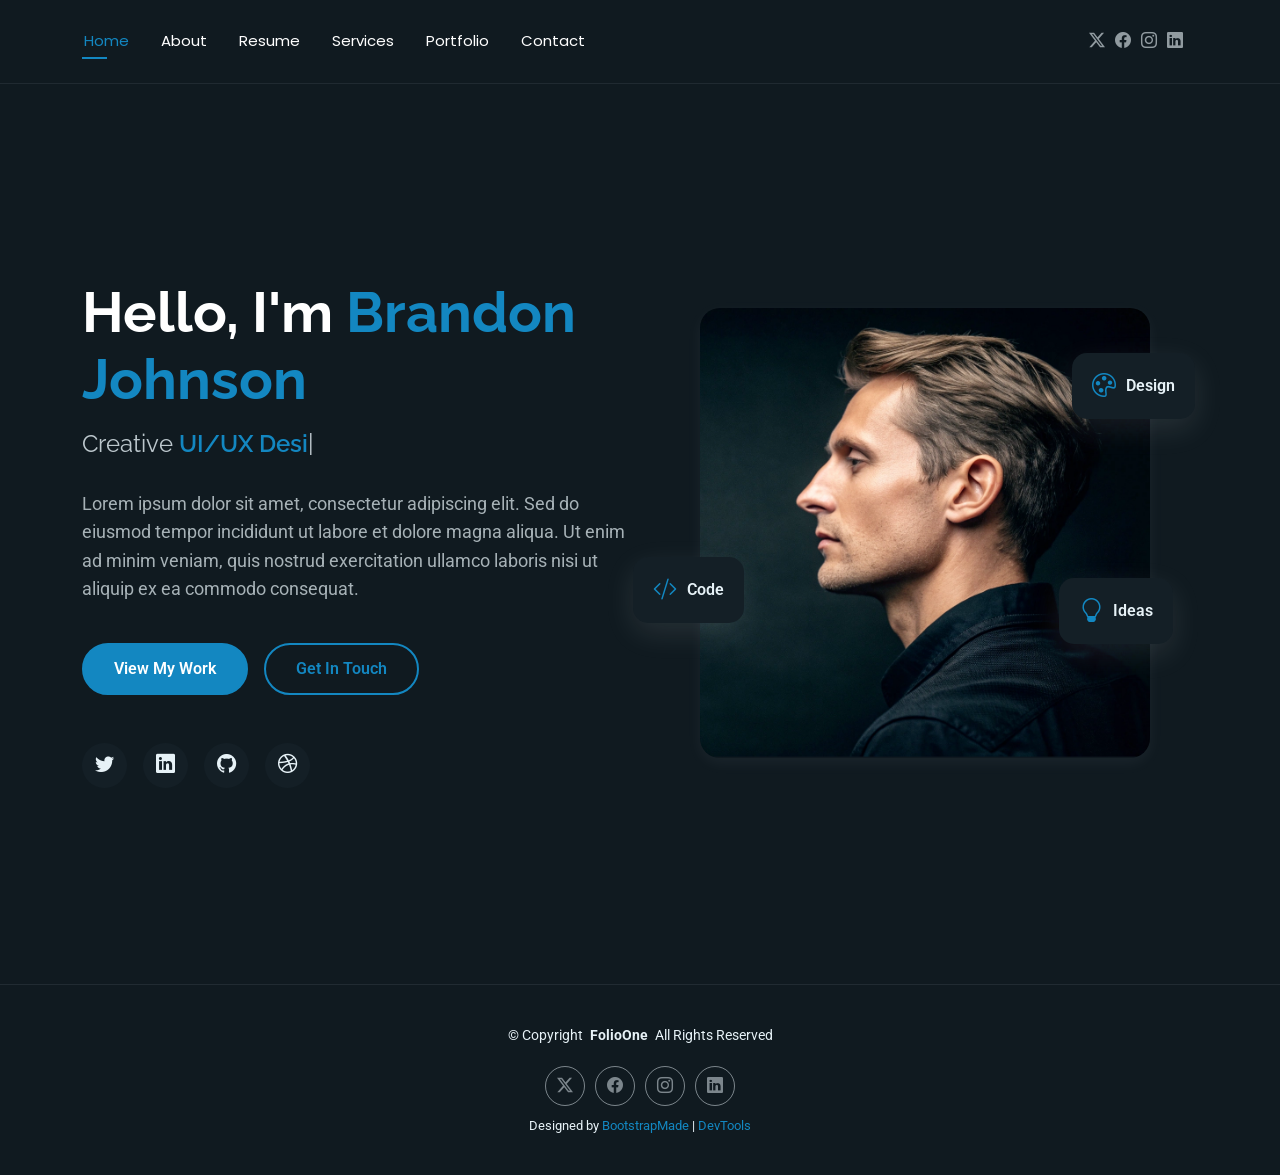
==== index.html @ 86794834 "1" ====
<!DOCTYPE html>
<html lang="en">

<head>
  <meta charset="utf-8">
  <meta content="width=device-width, initial-scale=1.0" name="viewport">
  <title>Index - FolioOne Bootstrap Template</title>
  <meta name="description" content="">
  <meta name="keywords" content="">

  <!-- Favicons -->
  <link href="assets/img/favicon.png" rel="icon">
  <link href="assets/img/apple-touch-icon.png" rel="apple-touch-icon">

  <!-- Fonts -->
  <link href="https://fonts.googleapis.com" rel="preconnect">
  <link href="https://fonts.gstatic.com" rel="preconnect" crossorigin>
  <link href="https://fonts.googleapis.com/css2?family=Roboto:ital,wght@0,100;0,300;0,400;0,500;0,700;0,900;1,100;1,300;1,400;1,500;1,700;1,900&family=Poppins:ital,wght@0,100;0,200;0,300;0,400;0,500;0,600;0,700;0,800;0,900;1,100;1,200;1,300;1,400;1,500;1,600;1,700;1,800;1,900&family=Raleway:ital,wght@0,100;0,200;0,300;0,400;0,500;0,600;0,700;0,800;0,900;1,100;1,200;1,300;1,400;1,500;1,600;1,700;1,800;1,900&display=swap" rel="stylesheet">

  <!-- Vendor CSS Files -->
  <link href="assets/vendor/bootstrap/css/bootstrap.min.css" rel="stylesheet">
  <link href="assets/vendor/bootstrap-icons/bootstrap-icons.css" rel="stylesheet">
  <link href="assets/vendor/aos/aos.css" rel="stylesheet">
  <link href="assets/vendor/swiper/swiper-bundle.min.css" rel="stylesheet">
  <link href="assets/vendor/glightbox/css/glightbox.min.css" rel="stylesheet">

  <!-- Main CSS File -->
  <link href="assets/css/main.css" rel="stylesheet">

  <!-- =======================================================
  * Template Name: FolioOne
  * Template URL: https://bootstrapmade.com/folioone-bootstrap-portfolio-website-template/
  * Updated: Aug 23 2025 with Bootstrap v5.3.7
  * Author: BootstrapMade.com
  * License: https://bootstrapmade.com/license/
  ======================================================== -->
</head>

<body class="index-page">

  <header id="header" class="header d-flex align-items-center light-background sticky-top">
    <div class="container position-relative d-flex align-items-center justify-content-between">

      <!-- <a href="index.html" class="logo d-flex align-items-center me-auto me-xl-0">
      <img src="assets/img/logo.webp" alt="">
      <h1 class="sitename">FolioOne</h1> 
    </a> -->

      <nav id="navmenu" class="navmenu">
        <ul>
          <li><a href="index.html" class="active">Home</a></li>
          <li><a href="about.html">About</a></li>
          <li><a href="resume.html">Resume</a></li>
          <li><a href="services.html">Services</a></li>
          <li><a href="portfolio.html">Portfolio</a></li>
          <li><a href="contact.html">Contact</a></li>
        </ul>
        <i class="mobile-nav-toggle d-xl-none bi bi-list"></i>
      </nav>

      <div class="header-social-links">
        <a href="#" class="twitter"><i class="bi bi-twitter-x"></i></a>
        <a href="#" class="facebook"><i class="bi bi-facebook"></i></a>
        <a href="#" class="instagram"><i class="bi bi-instagram"></i></a>
        <a href="#" class="linkedin"><i class="bi bi-linkedin"></i></a>
      </div>

    </div>
  </header>

  <main class="main">

    <!-- Hero Section -->
    <section id="hero" class="hero section">

      <div class="container" data-aos="fade-up" data-aos-delay="100">

        <div class="row gy-4 align-items-center">
          <div class="col-lg-6 order-2 order-lg-1">
            <div class="hero-content">
              <h1 data-aos="fade-up" data-aos-delay="200">Hello, I'm <span class="highlight">Brandon Johnson</span></h1>
              <h2 data-aos="fade-up" data-aos-delay="300">Creative <span class="typed" data-typed-items="UI/UX Designer, Web Developer, Digital Artist, Brand Strategist"></span></h2>
              <p data-aos="fade-up" data-aos-delay="400">Lorem ipsum dolor sit amet, consectetur adipiscing elit. Sed do eiusmod tempor incididunt ut labore et dolore magna aliqua. Ut enim ad minim veniam, quis nostrud exercitation ullamco laboris nisi ut aliquip ex ea commodo consequat.</p>
              <div class="hero-actions" data-aos="fade-up" data-aos-delay="500">
                <a href="portfolio.html" class="btn btn-primary">View My Work</a>
                <a href="contact.html" class="btn btn-outline">Get In Touch</a>
              </div>
              <div class="social-links" data-aos="fade-up" data-aos-delay="600">
                <a href="#"><i class="bi bi-twitter"></i></a>
                <a href="#"><i class="bi bi-linkedin"></i></a>
                <a href="#"><i class="bi bi-github"></i></a>
                <a href="#"><i class="bi bi-dribbble"></i></a>
              </div>
            </div>
          </div>
          <div class="col-lg-6 order-1 order-lg-2">
            <div class="hero-image" data-aos="zoom-in" data-aos-delay="300">
              <div class="image-wrapper">
                <img src="assets/img/profile/profile-square-11.webp" alt="Sarah Mitchell" class="img-fluid">
                <div class="floating-elements">
                  <div class="floating-card design" data-aos="fade-left" data-aos-delay="700">
                    <i class="bi bi-palette"></i>
                    <span>Design</span>
                  </div>
                  <div class="floating-card code" data-aos="fade-right" data-aos-delay="800">
                    <i class="bi bi-code-slash"></i>
                    <span>Code</span>
                  </div>
                  <div class="floating-card creativity" data-aos="fade-up" data-aos-delay="900">
                    <i class="bi bi-lightbulb"></i>
                    <span>Ideas</span>
                  </div>
                </div>
              </div>
            </div>
          </div>
        </div>

      </div>

    </section><!-- /Hero Section -->

  </main>

  <footer id="footer" class="footer">

    <div class="container">
      <div class="copyright text-center ">
        <p>© <span>Copyright</span> <strong class="px-1 sitename">FolioOne</strong> <span>All Rights Reserved<br></span></p>
      </div>
      <div class="social-links d-flex justify-content-center">
        <a href=""><i class="bi bi-twitter-x"></i></a>
        <a href=""><i class="bi bi-facebook"></i></a>
        <a href=""><i class="bi bi-instagram"></i></a>
        <a href=""><i class="bi bi-linkedin"></i></a>
      </div>
      <div class="credits">
        <!-- All the links in the footer should remain intact. -->
        <!-- You can delete the links only if you've purchased the pro version. -->
        <!-- Licensing information: https://bootstrapmade.com/license/ -->
        <!-- Purchase the pro version with working PHP/AJAX contact form: [buy-url] -->
        Designed by <a href="https://bootstrapmade.com/">BootstrapMade</a> | <a href="https://bootstrapmade.com/tools/">DevTools</a>
      </div>
    </div>

  </footer>

  <!-- Scroll Top -->
  <a href="#" id="scroll-top" class="scroll-top d-flex align-items-center justify-content-center"><i class="bi bi-arrow-up-short"></i></a>

  <!-- Preloader -->
  <div id="preloader"></div>

  <!-- Vendor JS Files -->
  <script src="assets/vendor/bootstrap/js/bootstrap.bundle.min.js"></script>
  <script src="assets/vendor/php-email-form/validate.js"></script>
  <script src="assets/vendor/aos/aos.js"></script>
  <script src="assets/vendor/typed.js/typed.umd.js"></script>
  <script src="assets/vendor/waypoints/noframework.waypoints.js"></script>
  <script src="assets/vendor/purecounter/purecounter_vanilla.js"></script>
  <script src="assets/vendor/swiper/swiper-bundle.min.js"></script>
  <script src="assets/vendor/imagesloaded/imagesloaded.pkgd.min.js"></script>
  <script src="assets/vendor/isotope-layout/isotope.pkgd.min.js"></script>
  <script src="assets/vendor/glightbox/js/glightbox.min.js"></script>

  <!-- Main JS File -->
  <script src="assets/js/main.js"></script>

</body>

</html>
---- assets/css/main.css ----
/**
* Template Name: FolioOne
* Template URL: https://bootstrapmade.com/folioone-bootstrap-portfolio-website-template/
* Updated: Aug 23 2025 with Bootstrap v5.3.7
* Author: BootstrapMade.com
* License: https://bootstrapmade.com/license/
*/

/*--------------------------------------------------------------
# Font & Color Variables
# Help: https://bootstrapmade.com/color-system/
--------------------------------------------------------------*/
/* Fonts */
:root {
  --default-font: "Roboto",  system-ui, -apple-system, "Segoe UI", Roboto, "Helvetica Neue", Arial, "Noto Sans", "Liberation Sans", sans-serif, "Apple Color Emoji", "Segoe UI Emoji", "Segoe UI Symbol", "Noto Color Emoji";
  --heading-font: "Raleway",  sans-serif;
  --nav-font: "Poppins",  sans-serif;
}

/* Global Colors - The following color variables are used throughout the website. Updating them here will change the color scheme of the entire website */
:root { 
  --background-color: #101a20; /* Background color for the entire website, including individual sections */
  --default-color: #e7f2f7; /* Default color used for the majority of the text content across the entire website */
  --heading-color: #ffffff; /* Color for headings, subheadings and title throughout the website */
  --accent-color: #1387c1; /* Accent color that represents your brand on the website. It's used for buttons, links, and other elements that need to stand out */
  --surface-color: #141f26; /* The surface color is used as a background of boxed elements within sections, such as cards, icon boxes, or other elements that require a visual separation from the global background. */
  --contrast-color: #ffffff; /* Contrast color for text, ensuring readability against backgrounds of accent, heading, or default colors. */
}

/* Nav Menu Colors - The following color variables are used specifically for the navigation menu. They are separate from the global colors to allow for more customization options */
:root {
  --nav-color: #ffffff;  /* The default color of the main navmenu links */
  --nav-hover-color: #1387c1; /* Applied to main navmenu links when they are hovered over or active */
  --nav-mobile-background-color: #213642; /* Used as the background color for mobile navigation menu */
  --nav-dropdown-background-color: #051117; /* Used as the background color for dropdown items that appear when hovering over primary navigation items */
  --nav-dropdown-color: #e7f2f7; /* Used for navigation links of the dropdown items in the navigation menu. */
  --nav-dropdown-hover-color: #1387c1; /* Similar to --nav-hover-color, this color is applied to dropdown navigation links when they are hovered over. */
}

/* Color Presets - These classes override global colors when applied to any section or element, providing reuse of the sam color scheme. */

.light-background {
  --background-color: #142027;
  --surface-color: #325264;
}

.dark-background {
  --background-color: #0b1419;
  --default-color: #ffffff;
  --heading-color: #ffffff;
  --surface-color: #252525;
  --contrast-color: #ffffff;
}

/* Smooth scroll */
:root {
  scroll-behavior: smooth;
}

/*--------------------------------------------------------------
# General Styling & Shared Classes
--------------------------------------------------------------*/
body {
  color: var(--default-color);
  background-color: var(--background-color);
  font-family: var(--default-font);
}

a {
  color: var(--accent-color);
  text-decoration: none;
  transition: 0.3s;
}

a:hover {
  color: color-mix(in srgb, var(--accent-color), transparent 25%);
  text-decoration: none;
}

h1,
h2,
h3,
h4,
h5,
h6 {
  color: var(--heading-color);
  font-family: var(--heading-font);
}

/* PHP Email Form Messages
------------------------------*/
.php-email-form .error-message {
  display: none;
  background: #df1529;
  color: #ffffff;
  text-align: left;
  padding: 15px;
  margin-bottom: 24px;
  font-weight: 600;
}

.php-email-form .sent-message {
  display: none;
  color: #ffffff;
  background: #059652;
  text-align: center;
  padding: 15px;
  margin-bottom: 24px;
  font-weight: 600;
}

.php-email-form .loading {
  display: none;
  background: var(--surface-color);
  text-align: center;
  padding: 15px;
  margin-bottom: 24px;
}

.php-email-form .loading:before {
  content: "";
  display: inline-block;
  border-radius: 50%;
  width: 24px;
  height: 24px;
  margin: 0 10px -6px 0;
  border: 3px solid var(--accent-color);
  border-top-color: var(--surface-color);
  animation: php-email-form-loading 1s linear infinite;
}

@keyframes php-email-form-loading {
  0% {
    transform: rotate(0deg);
  }

  100% {
    transform: rotate(360deg);
  }
}

/*--------------------------------------------------------------
# Global Header
--------------------------------------------------------------*/
.header {
  --background-color: rgba(255, 255, 255, 0);
  color: var(--default-color);
  background-color: var(--background-color);
  padding: 15px 0;
  transition: all 0.5s;
  z-index: 997;
  border-bottom: 1px solid color-mix(in srgb, var(--default-color), transparent 92%);
}

.header .logo {
  line-height: 1;
}

.header .logo img {
  max-height: 36px;
  margin-right: 8px;
}

.header .logo h1 {
  font-size: 32px;
  margin: 0;
  font-weight: 400;
  color: var(--heading-color);
}

.header .header-social-links {
  padding-right: 15px;
}

.header .header-social-links a {
  color: color-mix(in srgb, var(--default-color), transparent 40%);
  padding-left: 6px;
  display: inline-block;
  transition: 0.3s;
  font-size: 16px;
}

.header .header-social-links a:hover {
  color: var(--default-color);
}

.header .header-social-links a i {
  line-height: 0px;
}

@media (max-width: 1200px) {
  .header .logo {
    order: 1;
  }

  .header .header-social-links {
    order: 2;
  }

  .header .navmenu {
    order: 3;
  }
}

/* Global Header on Scroll
------------------------------*/
.scrolled .header {
  --background-color: rgba(16, 26, 32, 0.9);
}

/*--------------------------------------------------------------
# Navigation Menu
--------------------------------------------------------------*/
/* Desktop Navigation */
@media (min-width: 1200px) {
  .navmenu {
    padding: 0;
  }

  .navmenu ul {
    margin: 0;
    padding: 0;
    display: flex;
    list-style: none;
    align-items: center;
  }

  .navmenu li {
    position: relative;
  }

  .navmenu>ul>li {
    white-space: nowrap;
    padding: 15px 28px 15px 0;
  }

  .navmenu>ul>li:last-child {
    padding-right: 0;
  }

  .navmenu a,
  .navmenu a:focus {
    color: var(--nav-color);
    font-size: 15px;
    padding: 0 2px;
    font-family: var(--nav-font);
    font-weight: 400;
    display: flex;
    align-items: center;
    justify-content: space-between;
    white-space: nowrap;
    transition: 0.3s;
    position: relative;
  }

  .navmenu a i,
  .navmenu a:focus i {
    font-size: 12px;
    line-height: 0;
    margin-left: 5px;
    transition: 0.3s;
  }

  .navmenu>ul>li>a:before {
    content: "";
    position: absolute;
    height: 2px;
    bottom: -6px;
    left: 0;
    background-color: var(--nav-hover-color);
    visibility: hidden;
    width: 0px;
    transition: all 0.3s ease-in-out 0s;
  }

  .navmenu a:hover:before,
  .navmenu li:hover>a:before,
  .navmenu .active:before {
    visibility: visible;
    width: 25px;
  }

  .navmenu li:hover>a,
  .navmenu .active,
  .navmenu .active:focus {
    color: var(--nav-hover-color);
  }

  .navmenu .dropdown ul {
    margin: 0;
    padding: 10px 0;
    background: var(--nav-dropdown-background-color);
    display: block;
    position: absolute;
    visibility: hidden;
    left: -5px;
    top: 130%;
    opacity: 0;
    transition: 0.3s;
    border-radius: 4px;
    z-index: 99;
    box-shadow: 0px 0px 30px rgba(0, 0, 0, 0.1);
  }

  .navmenu .dropdown ul li {
    min-width: 200px;
  }

  .navmenu .dropdown ul a {
    padding: 10px 20px;
    font-size: 15px;
    text-transform: none;
    color: var(--nav-dropdown-color);
  }

  .navmenu .dropdown ul a i {
    font-size: 12px;
  }

  .navmenu .dropdown ul a:hover,
  .navmenu .dropdown ul .active:hover,
  .navmenu .dropdown ul li:hover>a {
    color: var(--nav-dropdown-hover-color);
  }

  .navmenu .dropdown:hover>ul {
    opacity: 1;
    top: 100%;
    visibility: visible;
  }

  .navmenu .dropdown .dropdown ul {
    top: 0;
    left: -90%;
    visibility: hidden;
  }

  .navmenu .dropdown .dropdown:hover>ul {
    opacity: 1;
    top: 0;
    left: -100%;
    visibility: visible;
  }
}

/* Mobile Navigation */
@media (max-width: 1199px) {
  .mobile-nav-toggle {
    color: var(--nav-color);
    font-size: 28px;
    line-height: 0;
    margin-right: 10px;
    cursor: pointer;
    transition: color 0.3s;
  }

  .navmenu {
    padding: 0;
    z-index: 9997;
  }

  .navmenu ul {
    display: none;
    list-style: none;
    position: absolute;
    inset: 60px 20px 20px 20px;
    padding: 10px 0;
    margin: 0;
    border-radius: 6px;
    background-color: var(--nav-mobile-background-color);
    border: 1px solid color-mix(in srgb, var(--default-color), transparent 90%);
    box-shadow: none;
    overflow-y: auto;
    transition: 0.3s;
    z-index: 9998;
  }

  .navmenu a,
  .navmenu a:focus {
    color: var(--nav-dropdown-color);
    padding: 10px 20px;
    font-family: var(--nav-font);
    font-size: 17px;
    font-weight: 500;
    display: flex;
    align-items: center;
    justify-content: space-between;
    white-space: nowrap;
    transition: 0.3s;
  }

  .navmenu a i,
  .navmenu a:focus i {
    font-size: 12px;
    line-height: 0;
    margin-left: 5px;
    width: 30px;
    height: 30px;
    display: flex;
    align-items: center;
    justify-content: center;
    border-radius: 50%;
    transition: 0.3s;
    background-color: color-mix(in srgb, var(--accent-color), transparent 90%);
  }

  .navmenu a i:hover,
  .navmenu a:focus i:hover {
    background-color: var(--accent-color);
    color: var(--contrast-color);
  }

  .navmenu a:hover,
  .navmenu .active,
  .navmenu .active:focus {
    color: var(--nav-dropdown-hover-color);
  }

  .navmenu .active i,
  .navmenu .active:focus i {
    background-color: var(--accent-color);
    color: var(--contrast-color);
    transform: rotate(180deg);
  }

  .navmenu .dropdown ul {
    position: static;
    display: none;
    z-index: 99;
    padding: 10px 0;
    margin: 10px 20px;
    background-color: var(--nav-dropdown-background-color);
    transition: all 0.5s ease-in-out;
  }

  .navmenu .dropdown ul ul {
    background-color: rgba(33, 37, 41, 0.1);
  }

  .navmenu .dropdown>.dropdown-active {
    display: block;
    background-color: rgba(33, 37, 41, 0.03);
  }

  .mobile-nav-active {
    overflow: hidden;
  }

  .mobile-nav-active .mobile-nav-toggle {
    color: #fff;
    position: absolute;
    font-size: 32px;
    top: 15px;
    right: 15px;
    margin-right: 0;
    z-index: 9999;
  }

  .mobile-nav-active .navmenu {
    position: fixed;
    overflow: hidden;
    inset: 0;
    background: rgba(33, 37, 41, 0.8);
    transition: 0.3s;
  }

  .mobile-nav-active .navmenu>ul {
    display: block;
  }
}

/*--------------------------------------------------------------
# Global Footer
--------------------------------------------------------------*/
.footer {
  color: var(--default-color);
  background-color: var(--background-color);
  font-size: 14px;
  padding: 40px 0;
  position: relative;
  border-top: 1px solid color-mix(in srgb, var(--default-color), transparent 92%);
}

.footer .copyright p {
  margin-bottom: 0;
}

.footer .social-links {
  margin-top: 20px;
}

.footer .social-links a {
  display: flex;
  align-items: center;
  justify-content: center;
  width: 40px;
  height: 40px;
  border-radius: 50%;
  border: 1px solid color-mix(in srgb, var(--default-color), transparent 50%);
  font-size: 16px;
  color: color-mix(in srgb, var(--default-color), transparent 50%);
  margin: 0 5px;
  transition: 0.3s;
}

.footer .social-links a:hover {
  color: var(--accent-color);
  border-color: var(--accent-color);
}

.footer .credits {
  margin-top: 10px;
  font-size: 13px;
  text-align: center;
}

/*--------------------------------------------------------------
# Preloader
--------------------------------------------------------------*/
#preloader {
  position: fixed;
  inset: 0;
  z-index: 9999;
  overflow: hidden;
  background-color: var(--background-color);
  transition: all 0.6s ease-out;
  width: 100%;
  height: 100vh;
}

#preloader:before,
#preloader:after {
  content: "";
  position: absolute;
  border: 4px solid var(--accent-color);
  border-radius: 50%;
  animation: animate-preloader 2s cubic-bezier(0, 0.2, 0.8, 1) infinite;
}

#preloader:after {
  animation-delay: -0.5s;
}

@keyframes animate-preloader {
  0% {
    width: 10px;
    height: 10px;
    top: calc(50% - 5px);
    left: calc(50% - 5px);
    opacity: 1;
  }

  100% {
    width: 72px;
    height: 72px;
    top: calc(50% - 36px);
    left: calc(50% - 36px);
    opacity: 0;
  }
}

/*--------------------------------------------------------------
# Scroll Top Button
--------------------------------------------------------------*/
.scroll-top {
  position: fixed;
  visibility: hidden;
  opacity: 0;
  right: 15px;
  bottom: -15px;
  z-index: 99999;
  background-color: var(--accent-color);
  width: 44px;
  height: 44px;
  border-radius: 50px;
  transition: all 0.4s;
}

.scroll-top i {
  font-size: 24px;
  color: var(--contrast-color);
  line-height: 0;
}

.scroll-top:hover {
  background-color: color-mix(in srgb, var(--accent-color), transparent 20%);
  color: var(--contrast-color);
}

.scroll-top.active {
  visibility: visible;
  opacity: 1;
  bottom: 15px;
}

/*--------------------------------------------------------------
# Disable aos animation delay on mobile devices
--------------------------------------------------------------*/
@media screen and (max-width: 768px) {
  [data-aos-delay] {
    transition-delay: 0 !important;
  }
}

/*--------------------------------------------------------------
# Global Page Titles & Breadcrumbs
--------------------------------------------------------------*/
.page-title {
  color: var(--default-color);
  background-color: var(--background-color);
  position: relative;
}

.page-title .heading {
  padding: 80px 0;
  border-top: 1px solid color-mix(in srgb, var(--default-color), transparent 90%);
}

.page-title .heading h1 {
  font-size: 38px;
  font-weight: 700;
}

.page-title nav {
  background-color: color-mix(in srgb, var(--default-color), transparent 96%);
  padding: 20px 0;
}

.page-title nav ol {
  display: flex;
  flex-wrap: wrap;
  list-style: none;
  padding: 0;
  margin: 0;
  font-size: 16px;
  font-weight: 400;
}

.page-title nav ol li+li {
  padding-left: 10px;
}

.page-title nav ol li+li::before {
  content: "/";
  display: inline-block;
  padding-right: 10px;
  color: color-mix(in srgb, var(--default-color), transparent 70%);
}

/*--------------------------------------------------------------
# Global Sections
--------------------------------------------------------------*/
section,
.section {
  color: var(--default-color);
  background-color: var(--background-color);
  padding: 60px 0;
  scroll-margin-top: 100px;
  overflow: clip;
}

@media (max-width: 1199px) {

  section,
  .section {
    scroll-margin-top: 66px;
  }
}

/*--------------------------------------------------------------
# Global Section Titles
--------------------------------------------------------------*/
.section-title {
  text-align: center;
  padding-bottom: 60px;
  position: relative;
}

.section-title h2 {
  font-size: 3.5rem;
  font-weight: 400;
  line-height: 1.2;
  color: var(--heading-color);
  margin-bottom: 1.5rem;
  letter-spacing: -1px;
}

@media (max-width: 768px) {
  .section-title h2 {
    font-size: 2.5rem;
  }
}

.section-title p {
  font-size: 1.125rem;
  line-height: 1.8;
  color: color-mix(in srgb, var(--default-color), transparent 25%);
  max-width: 900px;
  margin: 0 auto;
  text-wrap: balance;
}

/*--------------------------------------------------------------
# Hero Section
--------------------------------------------------------------*/
.hero {
  padding: 80px 0;
  min-height: 100vh;
  display: flex;
  align-items: center;
}

.hero .hero-content h1 {
  font-size: 3.5rem;
  font-weight: 700;
  margin-bottom: 1rem;
  line-height: 1.2;
}

.hero .hero-content h1 .highlight {
  color: var(--accent-color);
  position: relative;
}

.hero .hero-content h1 .highlight::after {
  content: "";
  position: absolute;
  bottom: 0;
  left: 0;
  width: 100%;
  height: 3px;
  background: linear-gradient(90deg, var(--accent-color), color-mix(in srgb, var(--accent-color), transparent 50%));
  border-radius: 2px;
}

@media (max-width: 768px) {
  .hero .hero-content h1 {
    font-size: 2.5rem;
  }
}

.hero .hero-content h2 {
  font-size: 1.5rem;
  font-weight: 400;
  margin-bottom: 2rem;
  color: color-mix(in srgb, var(--default-color), transparent 20%);
}

.hero .hero-content h2 .typed {
  color: var(--accent-color);
  font-weight: 600;
}

@media (max-width: 768px) {
  .hero .hero-content h2 {
    font-size: 1.25rem;
  }
}

.hero .hero-content p {
  font-size: 1.1rem;
  line-height: 1.6;
  margin-bottom: 2.5rem;
  color: color-mix(in srgb, var(--default-color), transparent 30%);
}

.hero .hero-actions {
  display: flex;
  gap: 1rem;
  margin-bottom: 3rem;
}

.hero .hero-actions .btn {
  padding: 12px 30px;
  border-radius: 50px;
  font-weight: 600;
  text-decoration: none;
  transition: all 0.3s ease;
  border: 2px solid;
}

.hero .hero-actions .btn.btn-primary {
  background: var(--accent-color);
  color: var(--contrast-color);
  border-color: var(--accent-color);
}

.hero .hero-actions .btn.btn-primary:hover {
  background: color-mix(in srgb, var(--accent-color), black 15%);
  border-color: color-mix(in srgb, var(--accent-color), black 15%);
  transform: translateY(-2px);
}

.hero .hero-actions .btn.btn-outline {
  background: transparent;
  color: var(--accent-color);
  border-color: var(--accent-color);
}

.hero .hero-actions .btn.btn-outline:hover {
  transform: translateY(-2px);
}

@media (max-width: 576px) {
  .hero .hero-actions {
    flex-direction: column;
  }

  .hero .hero-actions .btn {
    text-align: center;
  }
}

.hero .social-links {
  display: flex;
  gap: 1rem;
}

.hero .social-links a {
  width: 45px;
  height: 45px;
  background: var(--surface-color);
  border-radius: 50%;
  display: flex;
  align-items: center;
  justify-content: center;
  color: var(--default-color);
  font-size: 1.2rem;
  transition: all 0.3s ease;
}

.hero .social-links a:hover {
  background: var(--accent-color);
  color: var(--contrast-color);
  transform: translateY(-3px);
  box-shadow: 0 8px 25px color-mix(in srgb, var(--accent-color), transparent 70%);
}

.hero .hero-image {
  position: relative;
}

.hero .hero-image .image-wrapper {
  position: relative;
  max-width: 450px;
  margin: 0 auto;
}

.hero .hero-image .image-wrapper img {
  border-radius: 20px;
  box-shadow: 0 5px 15px color-mix(in srgb, var(--default-color), transparent 95%);
  transition: transform 0.3s ease;
}

.hero .hero-image .image-wrapper img:hover {
  transform: scale(1.02);
}

.hero .hero-image .floating-elements {
  position: absolute;
  top: 0;
  left: 0;
  right: 0;
  bottom: 0;
  pointer-events: none;
}

.hero .hero-image .floating-elements .floating-card {
  position: absolute;
  background: var(--surface-color);
  padding: 15px 20px;
  border-radius: 15px;
  box-shadow: 0 10px 30px color-mix(in srgb, var(--default-color), transparent 90%);
  display: flex;
  align-items: center;
  gap: 10px;
  font-weight: 600;
  animation: float 3s ease-in-out infinite;
}

.hero .hero-image .floating-elements .floating-card i {
  font-size: 1.5rem;
  color: var(--accent-color);
}

.hero .hero-image .floating-elements .floating-card.design {
  top: 10%;
  right: -10%;
  animation-delay: 0s;
}

.hero .hero-image .floating-elements .floating-card.code {
  bottom: 30%;
  left: -15%;
  animation-delay: 1s;
}

.hero .hero-image .floating-elements .floating-card.creativity {
  top: 60%;
  right: -5%;
  animation-delay: 2s;
}

@media (max-width: 992px) {
  .hero .hero-image .floating-elements .floating-card {
    display: none;
  }
}

@keyframes float {

  0%,
  100% {
    transform: translateY(0px);
  }

  50% {
    transform: translateY(-10px);
  }
}

@media (max-width: 992px) {
  .hero .hero-content {
    text-align: center;
    margin-bottom: 3rem;
  }
}

/*--------------------------------------------------------------
# About Section
--------------------------------------------------------------*/
.about .intro-content .eyebrow {
  display: inline-block;
  letter-spacing: 0.12em;
  text-transform: uppercase;
  font-size: 12px;
  color: color-mix(in srgb, var(--default-color), transparent 40%);
  margin-bottom: 16px;
}

.about .intro-content .headline {
  font-family: var(--heading-font);
  font-weight: 300;
  line-height: 1.2;
  font-size: clamp(28px, 4vw, 44px);
  margin: 0 0 24px 0;
}

.about .intro-content .lead {
  font-size: 18px;
  line-height: 1.8;
  color: color-mix(in srgb, var(--default-color), transparent 10%);
  margin-bottom: 24px;
}

.about .intro-content p {
  line-height: 1.8;
  margin-bottom: 24px;
  color: color-mix(in srgb, var(--default-color), transparent 5%);
}

.about .intro-content .cta-group {
  display: flex;
  gap: 24px;
  align-items: center;
  margin-top: 24px;
}

.about .intro-content .cta-group .btn-ghost {
  display: inline-flex;
  align-items: center;
  gap: 8px;
  padding: 12px 18px;
  border-radius: 6px;
  color: var(--accent-color);
  background: color-mix(in srgb, var(--accent-color), transparent 92%);
  border: 1px solid color-mix(in srgb, var(--accent-color), transparent 70%);
  transition: 0.3s ease-in-out;
}

.about .intro-content .cta-group .btn-ghost:hover,
.about .intro-content .cta-group .btn-ghost:focus {
  color: var(--contrast-color);
  background: var(--accent-color);
  border-color: var(--accent-color);
  outline: none;
  box-shadow: 0 0 0 3px color-mix(in srgb, var(--accent-color), transparent 70%);
}

.about .intro-content .cta-group .link-underline {
  display: inline-flex;
  align-items: center;
  gap: 8px;
  position: relative;
  color: var(--accent-color);
  padding-bottom: 4px;
  transition: 0.3s ease-in-out;
}

.about .intro-content .cta-group .link-underline::after {
  content: "";
  position: absolute;
  left: 0;
  right: 0;
  bottom: 0;
  height: 1px;
  background: color-mix(in srgb, var(--accent-color), transparent 40%);
  transform: scaleX(0.4);
  transform-origin: left;
  transition: 0.3s ease-in-out;
}

.about .intro-content .cta-group .link-underline:hover,
.about .intro-content .cta-group .link-underline:focus {
  color: color-mix(in srgb, var(--accent-color), transparent 10%);
  outline: none;
}

.about .intro-content .cta-group .link-underline:hover::after,
.about .intro-content .cta-group .link-underline:focus::after {
  transform: scaleX(1);
}

.about .profile-figure {
  margin: 0;
}

.about .profile-figure .profile-photo {
  width: 88%;
  max-width: 440px;
  border-radius: 18px;
  box-shadow: 0 10px 30px color-mix(in srgb, var(--default-color), transparent 92%);
  transform: translateY(0);
  transition: transform 0.3s ease-in-out;
}

.about .profile-figure .profile-caption {
  margin-top: 24px;
  display: flex;
  align-items: center;
  justify-content: center;
}

.about .profile-figure .profile-caption .meta {
  font-size: 14px;
  color: color-mix(in srgb, var(--default-color), transparent 20%);
}

.about .profile-figure .profile-caption .meta .funfact {
  font-size: 13px;
  margin-top: 4px;
  color: color-mix(in srgb, var(--default-color), transparent 35%);
}

.about .profile-figure:hover .profile-photo {
  transform: translateY(-4px);
}

.about .skill-item {
  padding: 24px;
  border-radius: 6px;
  transition: 0.3s ease-in-out;
  background: color-mix(in srgb, var(--surface-color), var(--accent-color) 2%);
  border: 1px solid color-mix(in srgb, var(--default-color), transparent 88%);
  height: 100%;
}

.about .skill-item i {
  font-size: 24px;
  color: var(--accent-color);
  margin-bottom: 16px;
  display: inline-block;
}

.about .skill-item h3 {
  font-size: 16px;
  margin-bottom: 6px;
  font-weight: 500;
}

.about .skill-item p {
  margin: 0;
  font-size: 14px;
  color: color-mix(in srgb, var(--default-color), transparent 25%);
}

.about .skill-item:hover {
  transform: translateY(-3px);
  border-color: color-mix(in srgb, var(--accent-color), transparent 60%);
  box-shadow: 0 10px 30px color-mix(in srgb, var(--default-color), transparent 92%);
}

.about .timeline-item {
  position: relative;
  padding-left: 26px;
}

.about .timeline-item time {
  display: inline-block;
  font-size: 12px;
  letter-spacing: 0.08em;
  text-transform: uppercase;
  color: color-mix(in srgb, var(--default-color), transparent 45%);
  margin-bottom: 6px;
}

.about .timeline-item h4 {
  font-size: 18px;
  font-weight: 400;
  margin: 0 0 6px;
}

.about .timeline-item p {
  font-size: 14px;
  color: color-mix(in srgb, var(--default-color), transparent 25%);
  margin: 0;
}

.about .timeline-item .dot {
  position: absolute;
  left: 0;
  top: 4px;
  width: 10px;
  height: 10px;
  border-radius: 50%;
  background: var(--accent-color);
  box-shadow: 0 0 0 6px color-mix(in srgb, var(--accent-color), transparent 80%);
}

.about .personal-quote {
  padding: 24px 0;
}

.about .personal-quote p {
  font-family: var(--heading-font);
  font-weight: 300;
  font-size: clamp(20px, 3vw, 28px);
  line-height: 1.5;
  color: color-mix(in srgb, var(--default-color), transparent 5%);
  margin: 0 auto;
  max-width: 800px;
}

.about .fact-pill {
  display: flex;
  align-items: center;
  justify-content: center;
  gap: 10px;
  padding: 10px 14px;
  border-radius: 999px;
  border: 1px solid color-mix(in srgb, var(--default-color), transparent 85%);
  background: var(--surface-color);
  color: color-mix(in srgb, var(--default-color), transparent 10%);
  transition: 0.3s ease-in-out;
}

.about .fact-pill i {
  color: var(--accent-color);
}

.about .fact-pill span {
  font-size: 14px;
}

.about .fact-pill:hover {
  transform: translateY(-2px);
  border-color: color-mix(in srgb, var(--accent-color), transparent 60%);
  box-shadow: 0 10px 30px color-mix(in srgb, var(--default-color), transparent 92%);
}

.about .fact-pill:focus-within {
  box-shadow: 0 0 0 3px color-mix(in srgb, var(--accent-color), transparent 70%);
}

@media (max-width: 992px) {
  .about .profile-figure {
    text-align: center !important;
  }

  .about .profile-figure .profile-photo {
    width: 72%;
  }

  .about .intro-content .cta-group {
    flex-wrap: wrap;
  }
}

@media (max-width: 576px) {
  .about .profile-figure .profile-photo {
    width: 100%;
  }
}

/*--------------------------------------------------------------
# Skills Section
--------------------------------------------------------------*/
.skills .skill-box {
  background-color: var(--surface-color);
  padding: 2rem;
  border-radius: 8px;
  box-shadow: 0 0 20px rgba(0, 0, 0, 0.05);
}

.skills .skill-box h3 {
  font-size: 1.2rem;
  margin-bottom: 1rem;
  font-weight: 600;
}

.skills .skill-box p {
  font-size: 0.9rem;
  margin-bottom: 0.8rem;
  opacity: 0.6;
}

.skills .skill-box .progress {
  background-color: color-mix(in srgb, var(--accent-color), transparent 85%);
  border-radius: 50px;
  height: 8px;
  margin-top: 5px;
  overflow: hidden;
}

.skills .skill-box .progress .progress-bar {
  background-color: var(--accent-color);
  height: 100%;
  position: relative;
  border-radius: 50px;
  transition: 0.9s;
  width: 1px;
}

/*--------------------------------------------------------------
# Stats Section
--------------------------------------------------------------*/
.stats .avatars {
  position: relative;
}

.stats .avatars img {
  width: 60px;
  height: 60px;
  border: 3px solid var(--accent-color);
  margin-right: -15px;
  transition: transform 0.3s ease;
}

.stats .avatars img:hover {
  transform: translateY(-5px);
  z-index: 2;
}

.stats .counters h2 {
  color: var(--heading-color);
  font-size: 48px;
  font-weight: 700;
  margin-bottom: 10px;
}

.stats .counters h2 span {
  display: inline-block;
}

.stats .counters p {
  color: var(--default-color);
  font-size: 18px;
  margin: 0;
  opacity: 0.9;
}

@media (max-width: 991px) {
  .stats .row {
    text-align: center;
  }

  .stats .avatars {
    justify-content: center;
    margin-bottom: 40px;
  }

  .stats .counters h2 {
    font-size: 36px;
  }

  .stats .counters p {
    font-size: 16px;
  }

  .stats .counters .col-md-4 {
    margin-bottom: 30px;
  }

  .stats .counters .col-md-4:last-child {
    margin-bottom: 0;
  }
}

@media (max-width: 576px) {
  .stats {
    padding: 60px 0;
  }

  .stats .avatars {
    flex-wrap: wrap;
    justify-content: center;
  }

  .stats .avatars img {
    margin: 0 -8px;
  }
}

/*--------------------------------------------------------------
# Testimonials Section
--------------------------------------------------------------*/
.testimonials .testimonials-carousel,
.testimonials .testimonials-slider {
  overflow: hidden;
}

.testimonials .testimonial-item .testimonial-content {
  border-left: 3px solid var(--accent-color);
  padding-left: 30px;
}

.testimonials .testimonial-item .testimonial-img {
  border-radius: 50%;
  border: 4px solid var(--background-color);
  margin: 0 auto;
}

.testimonials .testimonial-item h3 {
  font-size: 20px;
  font-weight: bold;
  margin: 10px 0 5px 0;
}

.testimonials .testimonial-item h4 {
  font-size: 14px;
  color: color-mix(in srgb, var(--default-color), transparent 40%);
  margin: 0 0 10px 0;
}

.testimonials .testimonial-item .stars i {
  color: #ffc107;
  margin: 0 1px;
}

.testimonials .testimonial-item .quote-icon-left,
.testimonials .testimonial-item .quote-icon-right {
  color: color-mix(in srgb, var(--accent-color), transparent 50%);
  font-size: 26px;
  line-height: 0;
}

.testimonials .testimonial-item .quote-icon-left {
  display: inline-block;
  left: -5px;
  position: relative;
}

.testimonials .testimonial-item .quote-icon-right {
  display: inline-block;
  right: -5px;
  position: relative;
  top: 10px;
  transform: scale(-1, -1);
}

.testimonials .testimonial-item p {
  font-style: italic;
}

.testimonials .swiper-wrapper {
  height: auto;
}

.testimonials .swiper-pagination {
  margin-top: 30px;
  position: relative;
}

.testimonials .swiper-pagination .swiper-pagination-bullet {
  width: 12px;
  height: 12px;
  background-color: color-mix(in srgb, var(--default-color), transparent 85%);
  opacity: 1;
}

.testimonials .swiper-pagination .swiper-pagination-bullet-active {
  background-color: var(--accent-color);
}

/*--------------------------------------------------------------
# Resume Section
--------------------------------------------------------------*/
.resume .resume-item {
  margin-bottom: 3rem;
}

.resume .resume-item .resume-title {
  font-size: 1.75rem;
  font-weight: 700;
  margin-bottom: 1.5rem;
  padding-bottom: 1.5rem;
  position: relative;
  color: var(--heading-color);
}

.resume .resume-item .resume-title::after {
  content: "";
  position: absolute;
  display: block;
  width: 50px;
  height: 3px;
  background: var(--accent-color);
  bottom: 0;
  left: 0;
}

.resume .resume-item .resume-content {
  padding-left: 1.25rem;
  border-left: 2px solid color-mix(in srgb, var(--accent-color), transparent 85%);
}

.resume .resume-item article {
  position: relative;
  margin-bottom: 2.5rem;
}

.resume .resume-item article::before {
  content: "";
  position: absolute;
  width: 16px;
  height: 16px;
  border-radius: 50%;
  left: -1.8rem;
  top: 0.25rem;
  background: var(--background-color);
  border: 2px solid var(--accent-color);
}

.resume .resume-item article h4 {
  font-size: 1.25rem;
  font-weight: 600;
  margin-bottom: 0.5rem;
  color: var(--heading-color);
}

.resume .resume-item article h5 {
  font-size: 1rem;
  background: color-mix(in srgb, var(--accent-color), transparent 92%);
  padding: 0.375rem 0.75rem;
  display: inline-block;
  font-weight: 600;
  margin: 0.5rem 0;
  color: var(--accent-color);
  border-radius: 4px;
}

.resume .resume-item article .institution,
.resume .resume-item article .company {
  font-size: 1rem;
  margin-bottom: 1rem;
  color: color-mix(in srgb, var(--default-color), transparent 25%);
}

.resume .resume-item article p {
  margin-bottom: 1rem;
}

.resume .resume-item article ul {
  padding-left: 1.25rem;
  margin-bottom: 0;
}

.resume .resume-item article ul li {
  padding-bottom: 0.75rem;
  position: relative;
}

.resume .resume-item article ul li:last-child {
  padding-bottom: 0;
}

.resume .skill-item {
  margin-bottom: 2rem;
}

.resume .skill-item h4 {
  font-size: 1rem;
  font-weight: 600;
  margin-bottom: 0.75rem;
  color: var(--heading-color);
}

.resume .skill-item .progress {
  height: 0.75rem;
  background-color: color-mix(in srgb, var(--accent-color), transparent 92%);
  border-radius: 1rem;
  overflow: visible;
}

.resume .skill-item .progress .progress-bar {
  background-color: var(--accent-color);
  position: relative;
  border-radius: 1rem;
  width: 0;
  transition: width 1s ease;
}

.resume .skill-item .progress .progress-bar::after {
  content: attr(aria-valuenow) "%";
  position: absolute;
  right: 0;
  top: -1.75rem;
  font-size: 0.875rem;
  font-weight: 600;
  color: var(--accent-color);
}

@media (max-width: 991.98px) {
  .resume .resume-item {
    margin-bottom: 2rem;
  }
}

@media (max-width: 767.98px) {
  .resume .resume-content {
    padding-left: 1rem !important;
  }

  .resume article::before {
    left: -2rem !important;
  }
}

/*--------------------------------------------------------------
# Services Section
--------------------------------------------------------------*/
.services .service-item {
  display: flex;
  background-color: var(--surface-color);
  border-radius: 12px;
  padding: 2rem;
  height: 100%;
  position: relative;
  overflow: hidden;
  box-shadow: 0 5px 20px rgba(0, 0, 0, 0.03);
  transition: all 0.4s ease;
}

.services .service-item::before {
  content: "";
  position: absolute;
  left: 0;
  top: 0;
  height: 100%;
  width: 4px;
  background-color: var(--accent-color);
  transform: scaleY(0);
  transform-origin: bottom;
  transition: transform 0.4s cubic-bezier(0.65, 0, 0.35, 1);
}

.services .service-item:hover {
  box-shadow: 0 10px 30px rgba(0, 0, 0, 0.08);
  transform: translateY(-5px);
}

.services .service-item:hover::before {
  transform: scaleY(1);
}

.services .service-item:hover .service-icon {
  background-color: var(--accent-color);
  color: var(--contrast-color);
  transform: rotateY(180deg);
}

.services .service-item:hover .service-icon i {
  transform: rotateY(180deg);
}

.services .service-item:hover .service-link i {
  transform: translateX(5px);
}

.services .service-icon {
  flex-shrink: 0;
  width: 70px;
  height: 70px;
  border-radius: 12px;
  background-color: color-mix(in srgb, var(--accent-color), transparent 90%);
  color: var(--accent-color);
  display: flex;
  align-items: center;
  justify-content: center;
  margin-right: 1.5rem;
  transition: all 0.5s ease;
}

.services .service-icon i {
  font-size: 2rem;
  transition: transform 0.5s ease;
}

.services .service-content {
  flex-grow: 1;
}

.services .service-content h3 {
  font-size: 1.4rem;
  margin-bottom: 1rem;
  font-weight: 700;
  color: var(--heading-color);
}

.services .service-content p {
  margin-bottom: 1.25rem;
  color: color-mix(in srgb, var(--default-color), transparent 20%);
}

.services .service-link {
  display: inline-flex;
  align-items: center;
  color: var(--accent-color);
  font-weight: 600;
  text-decoration: none;
  transition: color 0.3s ease;
}

.services .service-link span {
  margin-right: 0.5rem;
}

.services .service-link i {
  transition: transform 0.3s ease;
}

.services .service-link:hover {
  color: color-mix(in srgb, var(--accent-color), transparent 25%);
}

@media (max-width: 767.98px) {
  .services .service-item {
    padding: 1.5rem;
    margin-bottom: 1rem;
  }

  .services .service-icon {
    width: 60px;
    height: 60px;
    margin-right: 1rem;
  }

  .services .service-icon i {
    font-size: 1.5rem;
  }

  .services .service-content h3 {
    font-size: 1.2rem;
    margin-bottom: 0.75rem;
  }

  .services .service-content p {
    margin-bottom: 1rem;
    font-size: 0.95rem;
  }
}

@media (max-width: 575.98px) {
  .services .service-item {
    flex-direction: column;
    text-align: center;
  }

  .services .service-item::before {
    width: 100%;
    height: 4px;
    transform: scaleX(0);
    transform-origin: left;
  }

  .services .service-item:hover::before {
    transform: scaleX(1);
  }

  .services .service-icon {
    margin-right: 0;
    margin-bottom: 1.25rem;
  }

  .services .service-link {
    justify-content: center;
  }
}

/*--------------------------------------------------------------
# Service Details Section
--------------------------------------------------------------*/
.service-details .service-hero {
  margin-bottom: 4rem;
}

.service-details .service-hero .service-meta {
  display: flex;
  align-items: center;
  gap: 1rem;
  margin-bottom: 1.5rem;
}

.service-details .service-hero .service-meta .service-category {
  background: color-mix(in srgb, var(--accent-color), transparent 85%);
  color: var(--accent-color);
  padding: 0.5rem 1rem;
  border-radius: 20px;
  font-size: 0.85rem;
  font-weight: 500;
  letter-spacing: 0.5px;
}

.service-details .service-hero .service-meta .reading-time {
  color: color-mix(in srgb, var(--default-color), transparent 50%);
  font-size: 0.9rem;
  font-weight: 300;
}

.service-details .service-hero h1 {
  font-size: 3.5rem;
  font-weight: 300;
  line-height: 1.2;
  margin-bottom: 1.5rem;
  color: var(--heading-color);
  letter-spacing: -0.02em;
}

.service-details .service-hero .service-description {
  font-size: 1.25rem;
  line-height: 1.7;
  color: color-mix(in srgb, var(--default-color), transparent 25%);
  font-weight: 300;
  margin: 0;
}

.service-details .service-visual {
  margin-bottom: 4rem;
  overflow: hidden;
  border-radius: 4px;
}

.service-details .service-visual img {
  width: 100%;
  height: 400px;
  object-fit: cover;
  transition: transform 0.5s ease;
}

.service-details .service-visual img:hover {
  transform: scale(1.02);
}

.service-details .service-narrative {
  margin-bottom: 5rem;
}

.service-details .service-narrative h3 {
  font-size: 2rem;
  font-weight: 300;
  margin-bottom: 2rem;
  color: var(--heading-color);
  letter-spacing: -0.01em;
}

.service-details .service-narrative p {
  font-size: 1.1rem;
  line-height: 1.8;
  margin-bottom: 2rem;
  color: var(--default-color);
  font-weight: 300;
}

.service-details .benefits-grid {
  display: grid;
  grid-template-columns: repeat(auto-fit, minmax(280px, 1fr));
  gap: 2.5rem;
  margin-top: 3rem;
}

.service-details .benefits-grid .benefit-card {
  text-align: center;
  padding: 0;
}

.service-details .benefits-grid .benefit-card .benefit-icon {
  width: 60px;
  height: 60px;
  background: color-mix(in srgb, var(--accent-color), transparent 90%);
  border-radius: 50%;
  display: flex;
  align-items: center;
  justify-content: center;
  margin: 0 auto 1.5rem;
  transition: all 0.3s ease;
}

.service-details .benefits-grid .benefit-card .benefit-icon i {
  font-size: 1.5rem;
  color: var(--accent-color);
}

.service-details .benefits-grid .benefit-card:hover .benefit-icon {
  background: var(--accent-color);
  transform: translateY(-2px);
}

.service-details .benefits-grid .benefit-card:hover .benefit-icon i {
  color: var(--contrast-color);
}

.service-details .benefits-grid .benefit-card h4 {
  font-size: 1.2rem;
  font-weight: 400;
  margin-bottom: 1rem;
  color: var(--heading-color);
}

.service-details .benefits-grid .benefit-card p {
  font-size: 1rem;
  line-height: 1.6;
  color: color-mix(in srgb, var(--default-color), transparent 30%);
  margin: 0;
}

.service-details .timeline-section {
  margin-bottom: 4rem;
}

.service-details .timeline-section h3 {
  font-size: 2rem;
  font-weight: 300;
  margin-bottom: 3rem;
  color: var(--heading-color);
  letter-spacing: -0.01em;
}

.service-details .timeline-section .timeline {
  position: relative;
}

.service-details .timeline-section .timeline::before {
  content: "";
  position: absolute;
  left: 30px;
  top: 0;
  bottom: 0;
  width: 1px;
  background: color-mix(in srgb, var(--default-color), transparent 85%);
}

.service-details .timeline-section .timeline .timeline-item {
  position: relative;
  padding-left: 80px;
  margin-bottom: 3rem;
}

.service-details .timeline-section .timeline .timeline-item:last-child {
  margin-bottom: 0;
}

.service-details .timeline-section .timeline .timeline-item .timeline-marker {
  position: absolute;
  left: 0;
  top: 0;
  width: 60px;
  height: 60px;
  background: var(--surface-color);
  border: 2px solid color-mix(in srgb, var(--accent-color), transparent 70%);
  border-radius: 50%;
  display: flex;
  align-items: center;
  justify-content: center;
  z-index: 1;
}

.service-details .timeline-section .timeline .timeline-item .timeline-marker span {
  font-size: 1.2rem;
  font-weight: 500;
  color: var(--accent-color);
}

.service-details .timeline-section .timeline .timeline-item .timeline-content h4 {
  font-size: 1.3rem;
  font-weight: 400;
  margin-bottom: 0.75rem;
  color: var(--heading-color);
}

.service-details .timeline-section .timeline .timeline-item .timeline-content p {
  font-size: 1rem;
  line-height: 1.6;
  margin-bottom: 0.5rem;
  color: var(--default-color);
}

.service-details .timeline-section .timeline .timeline-item .timeline-content small {
  color: color-mix(in srgb, var(--default-color), transparent 40%);
  font-size: 0.9rem;
  font-weight: 500;
}

.service-details .service-sidebar {
  padding-left: 2rem;
}

@media (max-width: 992px) {
  .service-details .service-sidebar {
    padding-left: 0;
    margin-top: 4rem;
  }
}

.service-details .overview-card,
.service-details .success-story,
.service-details .consultation-form {
  background: var(--surface-color);
  border-radius: 8px;
  padding: 2.5rem;
  margin-bottom: 2.5rem;
  border: 1px solid color-mix(in srgb, var(--default-color), transparent 93%);
  transition: all 0.3s ease;
}

.service-details .overview-card:hover,
.service-details .success-story:hover,
.service-details .consultation-form:hover {
  border-color: color-mix(in srgb, var(--accent-color), transparent 80%);
}

.service-details .overview-card .overview-header h4 {
  font-size: 1.4rem;
  font-weight: 400;
  margin-bottom: 2rem;
  color: var(--heading-color);
}

.service-details .overview-card .overview-stats {
  display: grid;
  grid-template-columns: repeat(3, 1fr);
  gap: 1.5rem;
  margin-bottom: 2rem;
}

.service-details .overview-card .overview-stats .stat-item {
  text-align: center;
}

.service-details .overview-card .overview-stats .stat-item .stat-number {
  font-size: 2rem;
  font-weight: 300;
  color: var(--accent-color);
  line-height: 1;
  margin-bottom: 0.5rem;
}

.service-details .overview-card .overview-stats .stat-item .stat-label {
  font-size: 0.85rem;
  color: color-mix(in srgb, var(--default-color), transparent 40%);
  font-weight: 500;
  text-transform: uppercase;
  letter-spacing: 0.5px;
}

.service-details .overview-card .overview-details {
  border-top: 1px solid color-mix(in srgb, var(--default-color), transparent 90%);
  padding-top: 1.5rem;
}

.service-details .overview-card .overview-details .detail-row {
  display: flex;
  justify-content: space-between;
  align-items: center;
  margin-bottom: 1rem;
}

.service-details .overview-card .overview-details .detail-row:last-child {
  margin-bottom: 0;
}

.service-details .overview-card .overview-details .detail-row .detail-label {
  font-size: 0.95rem;
  color: color-mix(in srgb, var(--default-color), transparent 30%);
  font-weight: 400;
}

.service-details .overview-card .overview-details .detail-row .detail-value {
  font-size: 0.95rem;
  color: var(--heading-color);
  font-weight: 500;
}

.service-details .success-story .story-quote p {
  font-size: 1.1rem;
  line-height: 1.7;
  color: color-mix(in srgb, var(--default-color), transparent 20%);
  font-style: italic;
  margin-bottom: 2rem;
}

.service-details .success-story .story-author {
  display: flex;
  align-items: center;
  gap: 1rem;
  margin-bottom: 1.5rem;
}

.service-details .success-story .story-author .author-avatar {
  width: 50px;
  height: 50px;
  border-radius: 50%;
  object-fit: cover;
}

.service-details .success-story .story-author .author-details h5 {
  font-size: 1rem;
  font-weight: 500;
  margin-bottom: 0.25rem;
  color: var(--heading-color);
}

.service-details .success-story .story-author .author-details span {
  display: block;
  font-size: 0.9rem;
  color: color-mix(in srgb, var(--default-color), transparent 40%);
  margin-bottom: 0.25rem;
}

.service-details .success-story .story-author .author-details small {
  font-size: 0.8rem;
  color: color-mix(in srgb, var(--default-color), transparent 50%);
}

.service-details .success-story .story-metrics {
  display: grid;
  grid-template-columns: repeat(2, 1fr);
  gap: 1rem;
  padding-top: 1.5rem;
  border-top: 1px solid color-mix(in srgb, var(--default-color), transparent 90%);
}

.service-details .success-story .story-metrics .metric {
  text-align: center;
}

.service-details .success-story .story-metrics .metric .metric-value {
  font-size: 1.5rem;
  font-weight: 500;
  color: var(--accent-color);
  display: block;
  margin-bottom: 0.25rem;
}

.service-details .success-story .story-metrics .metric .metric-label {
  font-size: 0.8rem;
  color: color-mix(in srgb, var(--default-color), transparent 40%);
  text-transform: uppercase;
  letter-spacing: 0.5px;
}

.service-details .consultation-form .form-header {
  margin-bottom: 2rem;
}

.service-details .consultation-form .form-header h4 {
  font-size: 1.4rem;
  font-weight: 400;
  margin-bottom: 0.75rem;
  color: var(--heading-color);
}

.service-details .consultation-form .form-header p {
  font-size: 0.95rem;
  line-height: 1.6;
  color: color-mix(in srgb, var(--default-color), transparent 30%);
  margin: 0;
}

.service-details .consultation-form .form-group {
  margin-bottom: 1.5rem;
}

.service-details .consultation-form .form-input {
  width: 100%;
  padding: 1rem;
  border: 1px solid color-mix(in srgb, var(--default-color), transparent 85%);
  border-radius: 4px;
  font-size: 0.95rem;
  transition: all 0.3s ease;
  background: transparent;
}

.service-details .consultation-form .form-input:focus {
  outline: none;
  border-color: var(--accent-color);
  box-shadow: 0 0 0 3px color-mix(in srgb, var(--accent-color), transparent 90%);
}

.service-details .consultation-form input[type=text],
.service-details .consultation-form input[type=email],
.service-details .consultation-form input[type=tel],
.service-details .consultation-form select,
.service-details .consultation-form textarea {
  color: var(--default-color);
  background-color: var(--surface-color);
  font-size: 14px;
  border-color: color-mix(in srgb, var(--default-color), transparent 80%);
}

.service-details .consultation-form input[type=text]:focus,
.service-details .consultation-form input[type=email]:focus,
.service-details .consultation-form input[type=tel]:focus,
.service-details .consultation-form select:focus,
.service-details .consultation-form textarea:focus {
  border-color: var(--accent-color);
}

.service-details .consultation-form input[type=text]::placeholder,
.service-details .consultation-form input[type=email]::placeholder,
.service-details .consultation-form input[type=tel]::placeholder,
.service-details .consultation-form select::placeholder,
.service-details .consultation-form textarea::placeholder {
  color: color-mix(in srgb, var(--default-color), transparent 70%);
}

.service-details .consultation-form .btn-consultation {
  background: var(--accent-color);
  color: var(--contrast-color);
  border: none;
  padding: 1rem 2rem;
  border-radius: 4px;
  font-size: 0.95rem;
  font-weight: 500;
  width: 100%;
  display: flex;
  align-items: center;
  justify-content: center;
  gap: 0.5rem;
  transition: all 0.3s ease;
  text-transform: none;
}

.service-details .consultation-form .btn-consultation:hover {
  background: color-mix(in srgb, var(--accent-color), transparent 10%);
  transform: translateY(-1px);
}

.service-details .consultation-form .btn-consultation i {
  font-size: 0.9rem;
}

@media (max-width: 768px) {
  .service-details .service-hero h1 {
    font-size: 2.5rem;
  }

  .service-details .service-hero .service-description {
    font-size: 1.1rem;
  }

  .service-details .service-visual img {
    height: 250px;
  }

  .service-details .benefits-grid {
    grid-template-columns: 1fr;
    gap: 2rem;
  }

  .service-details .timeline-section .timeline::before {
    left: 20px;
  }

  .service-details .timeline-section .timeline .timeline-item {
    padding-left: 60px;
  }

  .service-details .timeline-section .timeline .timeline-item .timeline-marker {
    width: 40px;
    height: 40px;
  }

  .service-details .timeline-section .timeline .timeline-item .timeline-marker span {
    font-size: 1rem;
  }

  .service-details .overview-card .overview-stats {
    grid-template-columns: 1fr;
    gap: 1rem;
  }
}

/*--------------------------------------------------------------
# Portfolio Section
--------------------------------------------------------------*/
.portfolio .portfolio-filters {
  display: flex;
  justify-content: center;
  flex-wrap: wrap;
  gap: 10px;
  margin-bottom: 30px;
  padding: 0;
  list-style: none;
}

.portfolio .portfolio-filters li {
  padding: 8px 20px;
  font-size: 0.95rem;
  font-weight: 500;
  border-radius: 30px;
  cursor: pointer;
  transition: all 0.3s ease;
  background-color: color-mix(in srgb, var(--accent-color), transparent 90%);
  color: var(--accent-color);
}

.portfolio .portfolio-filters li:hover {
  background-color: color-mix(in srgb, var(--accent-color), transparent 80%);
}

.portfolio .portfolio-filters li.filter-active {
  background-color: var(--accent-color);
  color: var(--contrast-color);
}

.portfolio .portfolio-card {
  background-color: var(--surface-color);
  border-radius: 10px;
  overflow: hidden;
  box-shadow: 0 5px 15px rgba(0, 0, 0, 0.05);
  margin-bottom: 30px;
  transition: all 0.3s ease;
}

.portfolio .portfolio-card:hover {
  transform: translateY(-10px);
  box-shadow: 0 10px 30px rgba(0, 0, 0, 0.1);
}

.portfolio .portfolio-card:hover .portfolio-img .portfolio-overlay {
  opacity: 1;
}

.portfolio .portfolio-card:hover .portfolio-img img {
  transform: scale(1.1);
}

.portfolio .portfolio-card .portfolio-img {
  position: relative;
  overflow: hidden;
}

.portfolio .portfolio-card .portfolio-img img {
  width: 100%;
  height: auto;
  transition: transform 0.5s ease;
}

.portfolio .portfolio-card .portfolio-img .portfolio-overlay {
  position: absolute;
  top: 0;
  left: 0;
  width: 100%;
  height: 100%;
  background: rgba(0, 0, 0, 0.6);
  display: flex;
  align-items: center;
  justify-content: center;
  gap: 15px;
  opacity: 0;
  transition: all 0.3s ease;
}

.portfolio .portfolio-card .portfolio-img .portfolio-overlay a {
  width: 45px;
  height: 45px;
  background-color: var(--accent-color);
  color: var(--contrast-color);
  border-radius: 50%;
  display: flex;
  align-items: center;
  justify-content: center;
  font-size: 1.2rem;
  transition: all 0.3s ease;
}

.portfolio .portfolio-card .portfolio-img .portfolio-overlay a:hover {
  background-color: color-mix(in srgb, var(--accent-color), #fff 20%);
  transform: translateY(-5px);
}

.portfolio .portfolio-card .portfolio-info {
  padding: 20px;
}

.portfolio .portfolio-card .portfolio-info h4 {
  font-size: 1.2rem;
  font-weight: 700;
  margin-bottom: 5px;
  color: var(--heading-color);
}

.portfolio .portfolio-card .portfolio-info p {
  font-size: 0.9rem;
  color: var(--default-color);
  margin-bottom: 10px;
}

.portfolio .portfolio-card .portfolio-info .portfolio-tags {
  display: flex;
  flex-wrap: wrap;
  gap: 8px;
}

.portfolio .portfolio-card .portfolio-info .portfolio-tags span {
  font-size: 0.8rem;
  padding: 4px 12px;
  border-radius: 20px;
  background-color: color-mix(in srgb, var(--accent-color), transparent 90%);
  color: var(--accent-color);
}

.portfolio .btn-primary {
  background-color: var(--accent-color);
  border-color: var(--accent-color);
  color: var(--contrast-color);
  padding: 12px 30px;
  font-weight: 600;
  border-radius: 5px;
  transition: all 0.3s ease;
}

.portfolio .btn-primary:hover {
  background-color: color-mix(in srgb, var(--accent-color), #000 10%);
  border-color: color-mix(in srgb, var(--accent-color), #000 10%);
  transform: translateY(-3px);
  box-shadow: 0 5px 15px rgba(0, 0, 0, 0.1);
}

/*--------------------------------------------------------------
# Portfolio Details Section
--------------------------------------------------------------*/
.portfolio-details {
  --section-spacing: 2.5rem;
}

.portfolio-details .portfolio-details-media {
  position: relative;
}

.portfolio-details .portfolio-details-media .main-image {
  margin-bottom: 1rem;
  border-radius: 20px;
  overflow: hidden;
  box-shadow: 0 10px 30px rgba(0, 0, 0, 0.08);
}

.portfolio-details .portfolio-details-media .main-image .portfolio-details-slider {
  position: relative;
}

.portfolio-details .portfolio-details-media .main-image .portfolio-details-slider .swiper-wrapper {
  height: auto !important;
}

.portfolio-details .portfolio-details-media .main-image .portfolio-details-slider .swiper-slide img {
  aspect-ratio: 3/2;
  object-fit: cover;
  width: 100%;
}

.portfolio-details .portfolio-details-media .main-image .portfolio-details-slider .swiper-button-next,
.portfolio-details .portfolio-details-media .main-image .portfolio-details-slider .swiper-button-prev {
  background-color: var(--contrast-color);
  width: 40px;
  height: 40px;
  border-radius: 50%;
  transition: all 0.3s ease;
}

.portfolio-details .portfolio-details-media .main-image .portfolio-details-slider .swiper-button-next:after,
.portfolio-details .portfolio-details-media .main-image .portfolio-details-slider .swiper-button-prev:after {
  font-size: 16px;
  color: var(--accent-color);
  font-weight: bold;
}

.portfolio-details .portfolio-details-media .main-image .portfolio-details-slider .swiper-button-next:hover,
.portfolio-details .portfolio-details-media .main-image .portfolio-details-slider .swiper-button-prev:hover {
  background-color: var(--accent-color);
}

.portfolio-details .portfolio-details-media .main-image .portfolio-details-slider .swiper-button-next:hover:after,
.portfolio-details .portfolio-details-media .main-image .portfolio-details-slider .swiper-button-prev:hover:after {
  color: var(--contrast-color);
}

.portfolio-details .portfolio-details-media .thumbnail-grid img {
  height: 80px;
  object-fit: cover;
  border-radius: 8px;
  cursor: pointer;
  transition: all 0.3s ease;
  box-shadow: 0 4px 10px rgba(0, 0, 0, 0.05);
}

.portfolio-details .portfolio-details-media .thumbnail-grid img:hover {
  transform: translateY(-5px);
  box-shadow: 0 8px 15px rgba(0, 0, 0, 0.1);
}

.portfolio-details .portfolio-details-media .tech-stack-badges {
  display: flex;
  flex-wrap: wrap;
  gap: 10px;
  margin-top: 1.5rem;
}

.portfolio-details .portfolio-details-media .tech-stack-badges span {
  display: inline-block;
  padding: 6px 12px;
  font-size: 13px;
  font-weight: 500;
  border-radius: 20px;
  background-color: color-mix(in srgb, var(--heading-color), transparent 85%);
  color: var(--heading-color);
  transition: all 0.3s ease;
}

.portfolio-details .portfolio-details-media .tech-stack-badges span:hover {
  background-color: color-mix(in srgb, var(--heading-color), transparent 70%);
  transform: translateY(-2px);
}

.portfolio-details .portfolio-details-content {
  padding: 0 0 0 2rem;
  height: 100%;
  display: flex;
  flex-direction: column;
}

.portfolio-details .portfolio-details-content .project-meta {
  display: flex;
  flex-wrap: wrap;
  justify-content: space-between;
  margin-bottom: 1.5rem;
}

.portfolio-details .portfolio-details-content .project-meta .badge-wrapper .project-badge {
  display: inline-block;
  padding: 8px 16px;
  background-color: color-mix(in srgb, var(--accent-color), transparent 90%);
  color: var(--accent-color);
  border-radius: 30px;
  font-weight: 600;
  font-size: 14px;
}

.portfolio-details .portfolio-details-content .project-meta .date-client {
  display: flex;
  gap: 1.5rem;
}

.portfolio-details .portfolio-details-content .project-meta .date-client .meta-item {
  display: flex;
  align-items: center;
  font-size: 14px;
  color: color-mix(in srgb, var(--default-color), transparent 30%);
}

.portfolio-details .portfolio-details-content .project-meta .date-client .meta-item i {
  margin-right: 6px;
  color: var(--accent-color);
}

.portfolio-details .portfolio-details-content .project-title {
  font-size: 2.2rem;
  margin-bottom: 1rem;
  font-weight: 700;
  line-height: 1.2;
  color: var(--heading-color);
}

.portfolio-details .portfolio-details-content .project-website {
  display: flex;
  align-items: center;
  margin-bottom: 1.5rem;
}

.portfolio-details .portfolio-details-content .project-website i {
  font-size: 22px;
  color: var(--accent-color);
  margin-right: 8px;
}

.portfolio-details .portfolio-details-content .project-website a {
  font-weight: 500;
  transition: all 0.3s;
}

.portfolio-details .portfolio-details-content .project-website a:hover {
  letter-spacing: 0.5px;
}

.portfolio-details .portfolio-details-content .project-overview {
  margin-bottom: var(--section-spacing);
}

.portfolio-details .portfolio-details-content .project-overview .lead {
  font-size: 1.1rem;
  line-height: 1.7;
  color: color-mix(in srgb, var(--default-color), transparent 15%);
  margin-bottom: 1.5rem;
}

.portfolio-details .portfolio-details-content .project-overview .project-accordion .accordion-item {
  border: none;
  background: none;
  margin-bottom: 10px;
}

.portfolio-details .portfolio-details-content .project-overview .project-accordion .accordion-item .accordion-header .accordion-button {
  padding: 1rem;
  font-weight: 600;
  font-size: 1rem;
  color: var(--heading-color);
  background-color: color-mix(in srgb, var(--surface-color), transparent 70%);
  border-radius: 8px !important;
  box-shadow: none;
}

.portfolio-details .portfolio-details-content .project-overview .project-accordion .accordion-item .accordion-header .accordion-button:not(.collapsed) {
  background-color: var(--surface-color);
  color: var(--accent-color);
  border-bottom-left-radius: 0 !important;
  border-bottom-right-radius: 0 !important;
  box-shadow: 0 4px 10px rgba(0, 0, 0, 0.03);
}

.portfolio-details .portfolio-details-content .project-overview .project-accordion .accordion-item .accordion-header .accordion-button:not(.collapsed) i {
  color: var(--accent-color);
}

.portfolio-details .portfolio-details-content .project-overview .project-accordion .accordion-item .accordion-header .accordion-button::after {
  background-size: 14px;
  width: 14px;
  height: 14px;
}

.portfolio-details .portfolio-details-content .project-overview .project-accordion .accordion-item .accordion-header .accordion-button i {
  font-size: 1.1rem;
}

.portfolio-details .portfolio-details-content .project-overview .project-accordion .accordion-item .accordion-body {
  padding: 1rem;
  background-color: var(--surface-color);
  border-bottom-left-radius: 8px;
  border-bottom-right-radius: 8px;
}

.portfolio-details .portfolio-details-content .project-overview .project-accordion .accordion-item .accordion-body p {
  margin-bottom: 0;
  color: color-mix(in srgb, var(--default-color), transparent 25%);
  line-height: 1.6;
}

.portfolio-details .portfolio-details-content .project-features {
  margin-bottom: var(--section-spacing);
}

.portfolio-details .portfolio-details-content .project-features h3 {
  display: flex;
  align-items: center;
  font-size: 1.25rem;
  margin-bottom: 1.2rem;
}

.portfolio-details .portfolio-details-content .project-features h3 i {
  margin-right: 10px;
  color: var(--accent-color);
  font-size: 1.1em;
}

.portfolio-details .portfolio-details-content .project-features .feature-list {
  list-style: none;
  padding-left: 0;
}

.portfolio-details .portfolio-details-content .project-features .feature-list li {
  display: flex;
  align-items: center;
  padding: 8px 0;
  font-size: 15px;
  color: color-mix(in srgb, var(--default-color), transparent 15%);
}

.portfolio-details .portfolio-details-content .project-features .feature-list li i {
  color: var(--accent-color);
  margin-right: 10px;
  font-size: 1.1em;
}

.portfolio-details .portfolio-details-content .cta-buttons {
  display: flex;
  flex-wrap: wrap;
  gap: 1rem;
  margin-top: auto;
}

.portfolio-details .portfolio-details-content .cta-buttons .btn-view-project {
  padding: 12px 28px;
  background-color: var(--accent-color);
  color: var(--contrast-color);
  border-radius: 30px;
  font-weight: 500;
  transition: all 0.3s ease;
}

.portfolio-details .portfolio-details-content .cta-buttons .btn-view-project:hover {
  background-color: color-mix(in srgb, var(--accent-color), black 15%);
  transform: translateY(-3px);
  box-shadow: 0 8px 15px rgba(0, 0, 0, 0.1);
}

.portfolio-details .portfolio-details-content .cta-buttons .btn-next-project {
  padding: 12px 28px;
  background-color: color-mix(in srgb, var(--heading-color), transparent 90%);
  color: var(--heading-color);
  border-radius: 30px;
  font-weight: 500;
  transition: all 0.3s ease;
  display: flex;
  align-items: center;
  gap: 8px;
}

.portfolio-details .portfolio-details-content .cta-buttons .btn-next-project i {
  transition: transform 0.3s ease;
}

.portfolio-details .portfolio-details-content .cta-buttons .btn-next-project:hover {
  background-color: color-mix(in srgb, var(--heading-color), transparent 80%);
}

.portfolio-details .portfolio-details-content .cta-buttons .btn-next-project:hover i {
  transform: translateX(3px);
}

@media (max-width: 1199.98px) {
  .portfolio-details .portfolio-details-content {
    padding-left: 1rem;
  }
}

@media (max-width: 991.98px) {
  .portfolio-details .portfolio-details-content {
    padding: 2rem 0 0 0;
  }

  .portfolio-details .portfolio-details-content .cta-buttons {
    margin-top: 2rem;
  }
}

@media (max-width: 767.98px) {
  .portfolio-details .project-meta {
    flex-direction: column;
    gap: 1rem;
  }

  .portfolio-details .project-meta .date-client {
    flex-direction: column;
    gap: 0.5rem;
  }

  .portfolio-details .cta-buttons {
    flex-direction: column;
    width: 100%;
  }

  .portfolio-details .cta-buttons a {
    width: 100%;
    text-align: center;
  }
}

/*--------------------------------------------------------------
# Contact Section
--------------------------------------------------------------*/
.contact .info-box {
  background-color: var(--surface-color);
  padding: 3rem;
  border-radius: 1rem;
  height: 100%;
}

.contact .info-box h3 {
  color: var(--contrast-color);
  font-size: 2rem;
  margin-bottom: 1rem;
}

@media (max-width: 767.98px) {
  .contact .info-box h3 {
    font-size: 1.75rem;
  }
}

.contact .info-box p {
  opacity: 0.8;
  margin-bottom: 2rem;
}

.contact .info-box a {
  color: var(--contrast-color);
}

@media (max-width: 992px) {
  .contact .info-box {
    padding: 1.5rem;
  }
}

.contact .info-item {
  display: flex;
  gap: 1.5rem;
  margin-bottom: 2rem;
}

.contact .info-item:last-child {
  margin-bottom: 0;
}

.contact .info-item .icon-box {
  width: 3.5rem;
  height: 3.5rem;
  background-color: var(--surface-color);
  border-radius: 50%;
  display: flex;
  align-items: center;
  justify-content: center;
  flex-shrink: 0;
  transition: 0.3s;
}

.contact .info-item .icon-box i {
  font-size: 1.5rem;
  color: var(--contrast-color);
}

.contact .info-item:hover .icon-box {
  background-color: var(--accent-color);
}

.contact .info-item .content h4 {
  color: var(--contrast-color);
  font-size: 1.25rem;
  margin-bottom: 0.5rem;
  font-weight: 700;
}

.contact .info-item .content p {
  margin-bottom: 0.25rem;
  font-size: 0.95rem;
}

.contact .info-item .content p:last-child {
  margin-bottom: 0;
}

.contact .contact-form {
  background-color: var(--surface-color);
  padding: 3rem;
  border-radius: 1rem;
  height: 100%;
  box-shadow: 0 0 25px rgba(0, 0, 0, 0.05);
}

@media (max-width: 992px) {
  .contact .contact-form {
    padding: 1.5rem;
  }
}

.contact .contact-form h3 {
  font-size: 2rem;
  margin-bottom: 1rem;
}

@media (max-width: 768px) {
  .contact .contact-form h3 {
    font-size: 1.75rem;
  }
}

.contact .contact-form p {
  color: color-mix(in srgb, var(--default-color), transparent 25%);
  margin-bottom: 2rem;
}

.contact .contact-form .form-control,
.contact .contact-form .form-select {
  padding: 0.875rem 1.25rem;
  border-color: color-mix(in srgb, var(--default-color), transparent 90%);
  border-radius: 0.5rem;
  background-color: transparent;
  color: var(--default-color);
}

.contact .contact-form .form-control:focus,
.contact .contact-form .form-select:focus {
  box-shadow: none;
  border-color: var(--accent-color);
}

.contact .contact-form .form-control::placeholder,
.contact .contact-form .form-select::placeholder {
  color: color-mix(in srgb, var(--default-color), transparent 50%);
}

.contact .contact-form .btn {
  background-color: color-mix(in srgb, var(--surface-color), transparent 80%);
  color: var(--contrast-color);
  padding: 1rem 2rem;
  border-radius: 2rem;
  display: inline-flex;
  align-items: center;
  gap: 0.5rem;
  transition: 0.3s;
}

.contact .contact-form .btn i {
  font-size: 1.25rem;
}

.contact .contact-form .btn:hover {
  background-color: color-mix(in srgb, var(--surface-color), transparent 70%);
}

/*--------------------------------------------------------------
# Starter Section Section
--------------------------------------------------------------*/
.starter-section {
  /* Add your styles here */
}
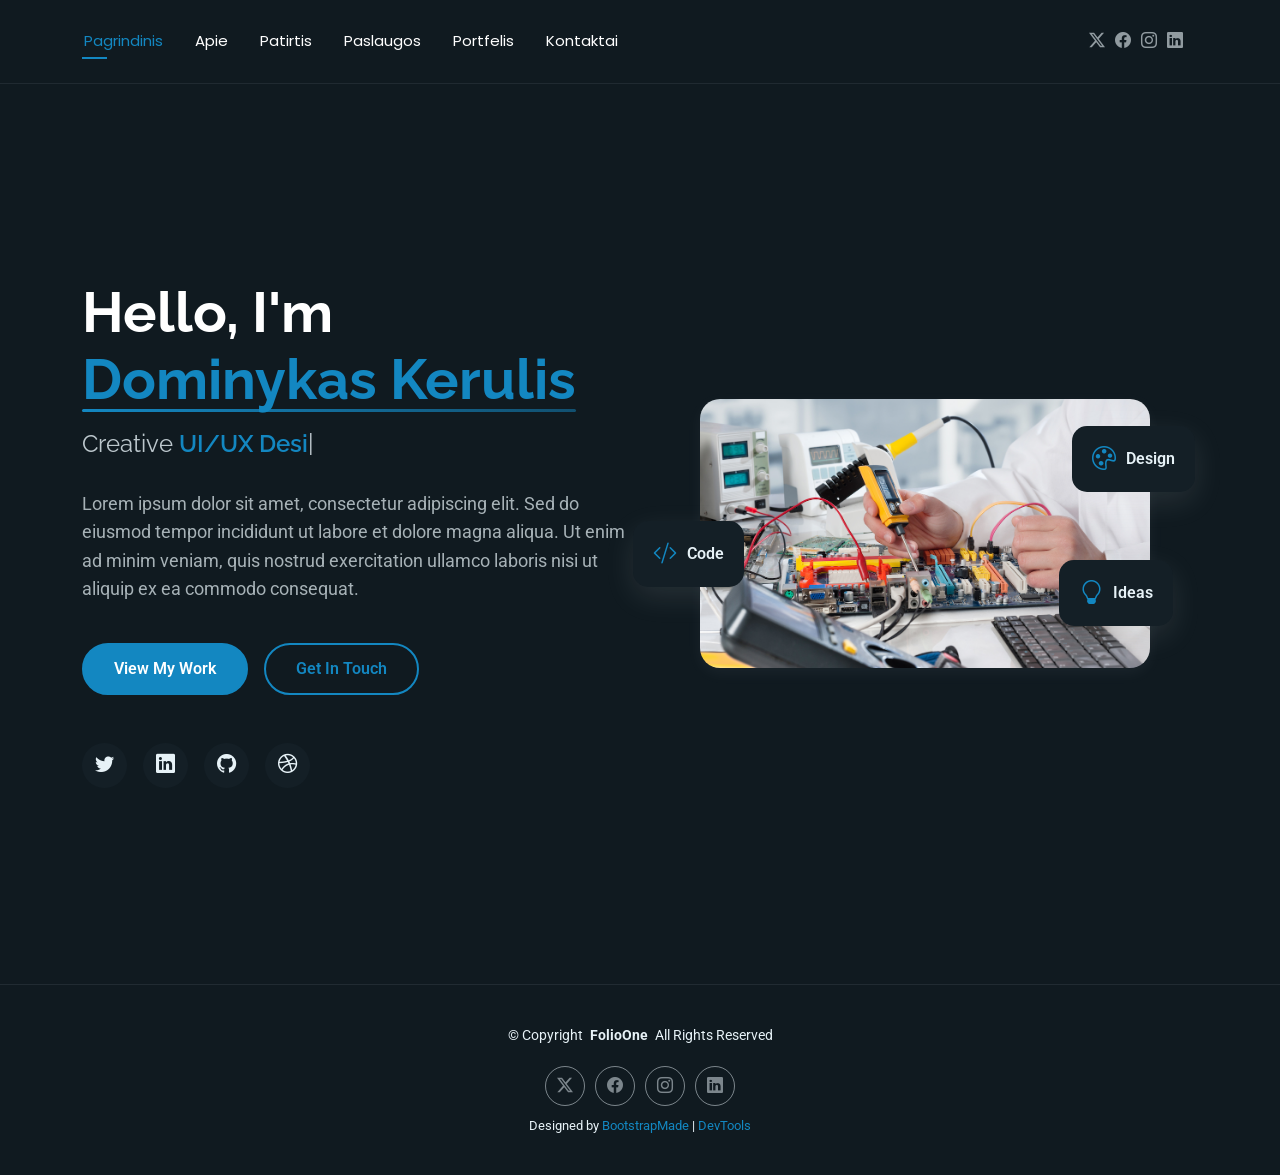
==== commit 4574d159: "1" ====
--- a/index.html
+++ b/index.html
@@ -1,15 +1,16 @@
 <!DOCTYPE html>
-<html lang="en">
+<html lang="lt">
 
 <head>
   <meta charset="utf-8">
   <meta content="width=device-width, initial-scale=1.0" name="viewport">
-  <title>Index - FolioOne Bootstrap Template</title>
-  <meta name="description" content="">
-  <meta name="keywords" content="">
+  <title>Mano CV</title>
+  <meta name="description" content="Dominykas Kerulis CV puslapis">
+  <meta name="author" content="Dominykas Kerulis">
+  <meta name="keywords" content="CV, elektronikos inžinerija, įterptinės sistemos">
 
   <!-- Favicons -->
-  <link href="assets/img/favicon.png" rel="icon">
+  <link href="assets/img/icon_main.png" rel="icon">
   <link href="assets/img/apple-touch-icon.png" rel="apple-touch-icon">
 
   <!-- Fonts -->
@@ -48,12 +49,12 @@
 
       <nav id="navmenu" class="navmenu">
         <ul>
-          <li><a href="index.html" class="active">Home</a></li>
-          <li><a href="about.html">About</a></li>
-          <li><a href="resume.html">Resume</a></li>
-          <li><a href="services.html">Services</a></li>
-          <li><a href="portfolio.html">Portfolio</a></li>
-          <li><a href="contact.html">Contact</a></li>
+          <li><a href="index.html" class="active">Pagrindinis</a></li>
+          <li><a href="about.html">Apie</a></li>
+          <li><a href="resume.html">Patirtis</a></li>
+          <li><a href="services.html">Paslaugos</a></li>
+          <li><a href="portfolio.html">Portfelis</a></li>
+          <li><a href="contact.html">Kontaktai</a></li>
         </ul>
         <i class="mobile-nav-toggle d-xl-none bi bi-list"></i>
       </nav>
@@ -78,7 +79,7 @@
         <div class="row gy-4 align-items-center">
           <div class="col-lg-6 order-2 order-lg-1">
             <div class="hero-content">
-              <h1 data-aos="fade-up" data-aos-delay="200">Hello, I'm <span class="highlight">Brandon Johnson</span></h1>
+              <h1 data-aos="fade-up" data-aos-delay="200">Hello, I'm <span class="highlight">Dominykas Kerulis</span></h1>
               <h2 data-aos="fade-up" data-aos-delay="300">Creative <span class="typed" data-typed-items="UI/UX Designer, Web Developer, Digital Artist, Brand Strategist"></span></h2>
               <p data-aos="fade-up" data-aos-delay="400">Lorem ipsum dolor sit amet, consectetur adipiscing elit. Sed do eiusmod tempor incididunt ut labore et dolore magna aliqua. Ut enim ad minim veniam, quis nostrud exercitation ullamco laboris nisi ut aliquip ex ea commodo consequat.</p>
               <div class="hero-actions" data-aos="fade-up" data-aos-delay="500">
@@ -96,7 +97,7 @@
           <div class="col-lg-6 order-1 order-lg-2">
             <div class="hero-image" data-aos="zoom-in" data-aos-delay="300">
               <div class="image-wrapper">
-                <img src="assets/img/profile/profile-square-11.webp" alt="Sarah Mitchell" class="img-fluid">
+                <img src="assets/img/profile/elect.jpg" alt="Dominykas Kerulis" class="img-fluid">
                 <div class="floating-elements">
                   <div class="floating-card design" data-aos="fade-left" data-aos-delay="700">
                     <i class="bi bi-palette"></i>
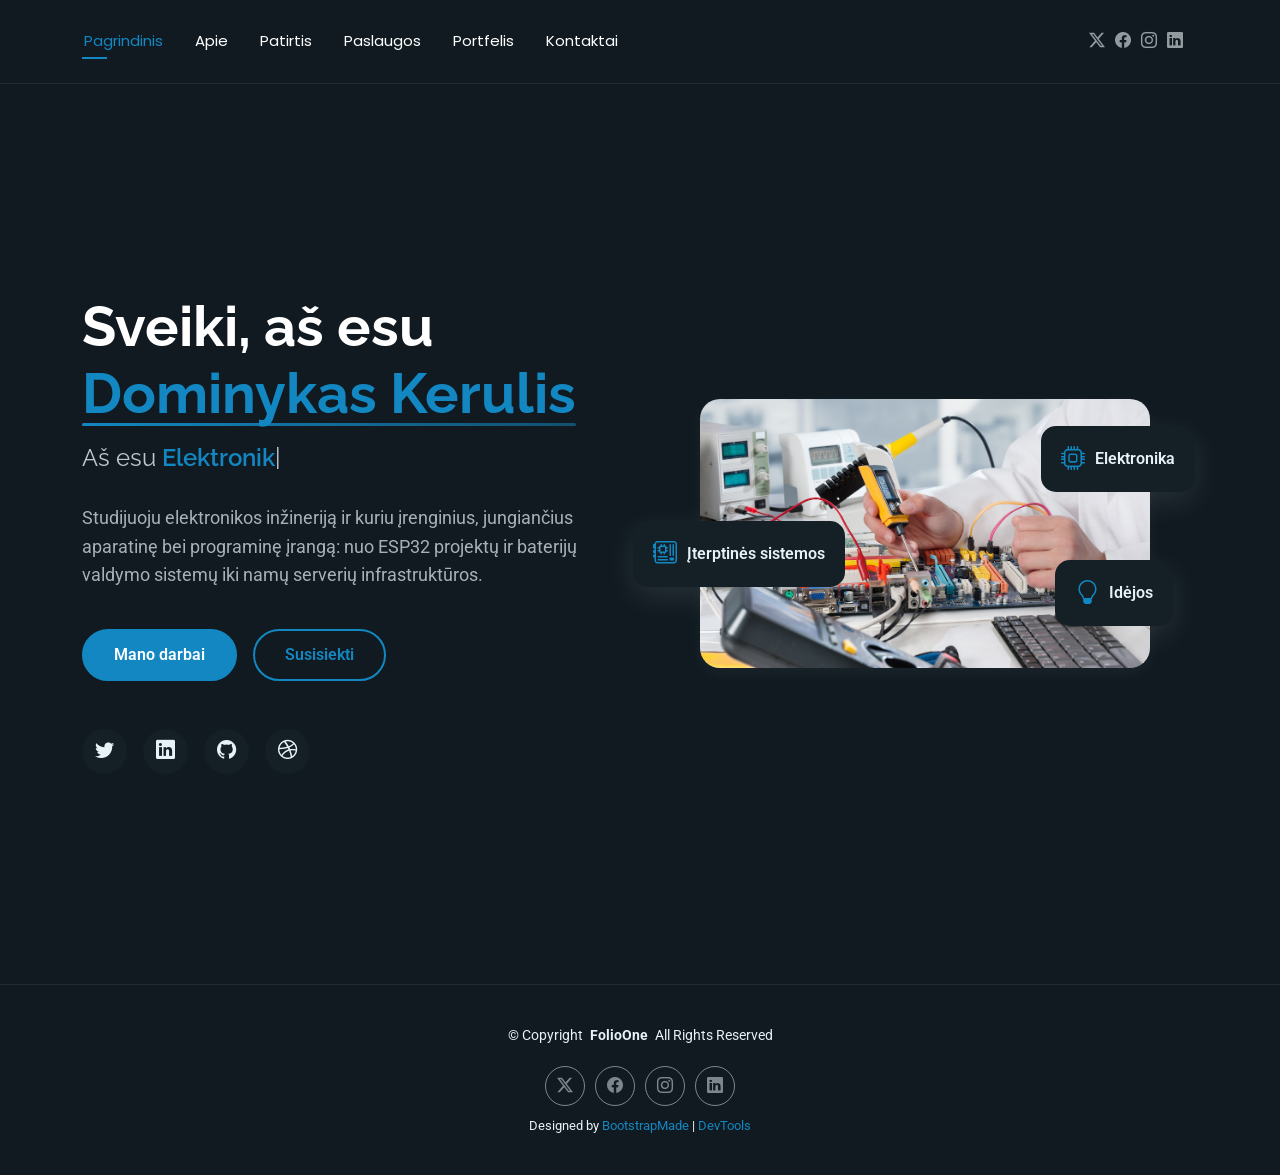
==== commit f967744f: "Update index.html" ====
--- a/index.html
+++ b/index.html
@@ -79,12 +79,12 @@
         <div class="row gy-4 align-items-center">
           <div class="col-lg-6 order-2 order-lg-1">
             <div class="hero-content">
-              <h1 data-aos="fade-up" data-aos-delay="200">Hello, I'm <span class="highlight">Dominykas Kerulis</span></h1>
-              <h2 data-aos="fade-up" data-aos-delay="300">Creative <span class="typed" data-typed-items="UI/UX Designer, Web Developer, Digital Artist, Brand Strategist"></span></h2>
-              <p data-aos="fade-up" data-aos-delay="400">Lorem ipsum dolor sit amet, consectetur adipiscing elit. Sed do eiusmod tempor incididunt ut labore et dolore magna aliqua. Ut enim ad minim veniam, quis nostrud exercitation ullamco laboris nisi ut aliquip ex ea commodo consequat.</p>
+              <h1 data-aos="fade-up" data-aos-delay="200">Sveiki, aš esu <span class="highlight">Dominykas Kerulis</span></h1>
+              <h2 data-aos="fade-up" data-aos-delay="300">Aš esu <span class="typed" data-typed-items="Elektronikos inžinierius, Įterptinių sistemų kūrėjas, Homelab entuziastas, Atvirkštinės inžinerijos mėgėjas"></span></h2>
+              <p data-aos="fade-up" data-aos-delay="400">Studijuoju elektronikos inžineriją ir kuriu įrenginius, jungiančius aparatinę bei programinę įrangą: nuo ESP32 projektų ir baterijų valdymo sistemų iki namų serverių infrastruktūros.</p>
               <div class="hero-actions" data-aos="fade-up" data-aos-delay="500">
-                <a href="portfolio.html" class="btn btn-primary">View My Work</a>
-                <a href="contact.html" class="btn btn-outline">Get In Touch</a>
+                <a href="portfolio.html" class="btn btn-primary">Mano darbai</a>
+                <a href="contact.html" class="btn btn-outline">Susisiekti</a>
               </div>
               <div class="social-links" data-aos="fade-up" data-aos-delay="600">
                 <a href="#"><i class="bi bi-twitter"></i></a>
@@ -100,16 +100,16 @@
                 <img src="assets/img/profile/elect.jpg" alt="Dominykas Kerulis" class="img-fluid">
                 <div class="floating-elements">
                   <div class="floating-card design" data-aos="fade-left" data-aos-delay="700">
-                    <i class="bi bi-palette"></i>
-                    <span>Design</span>
+                    <i class="bi bi-cpu"></i>
+                    <span>Elektronika</span>
                   </div>
                   <div class="floating-card code" data-aos="fade-right" data-aos-delay="800">
-                    <i class="bi bi-code-slash"></i>
-                    <span>Code</span>
+                    <i class="bi bi-motherboard"></i>
+                    <span>Įterptinės sistemos</span>
                   </div>
                   <div class="floating-card creativity" data-aos="fade-up" data-aos-delay="900">
                     <i class="bi bi-lightbulb"></i>
-                    <span>Ideas</span>
+                    <span>Idėjos</span>
                   </div>
                 </div>
               </div>
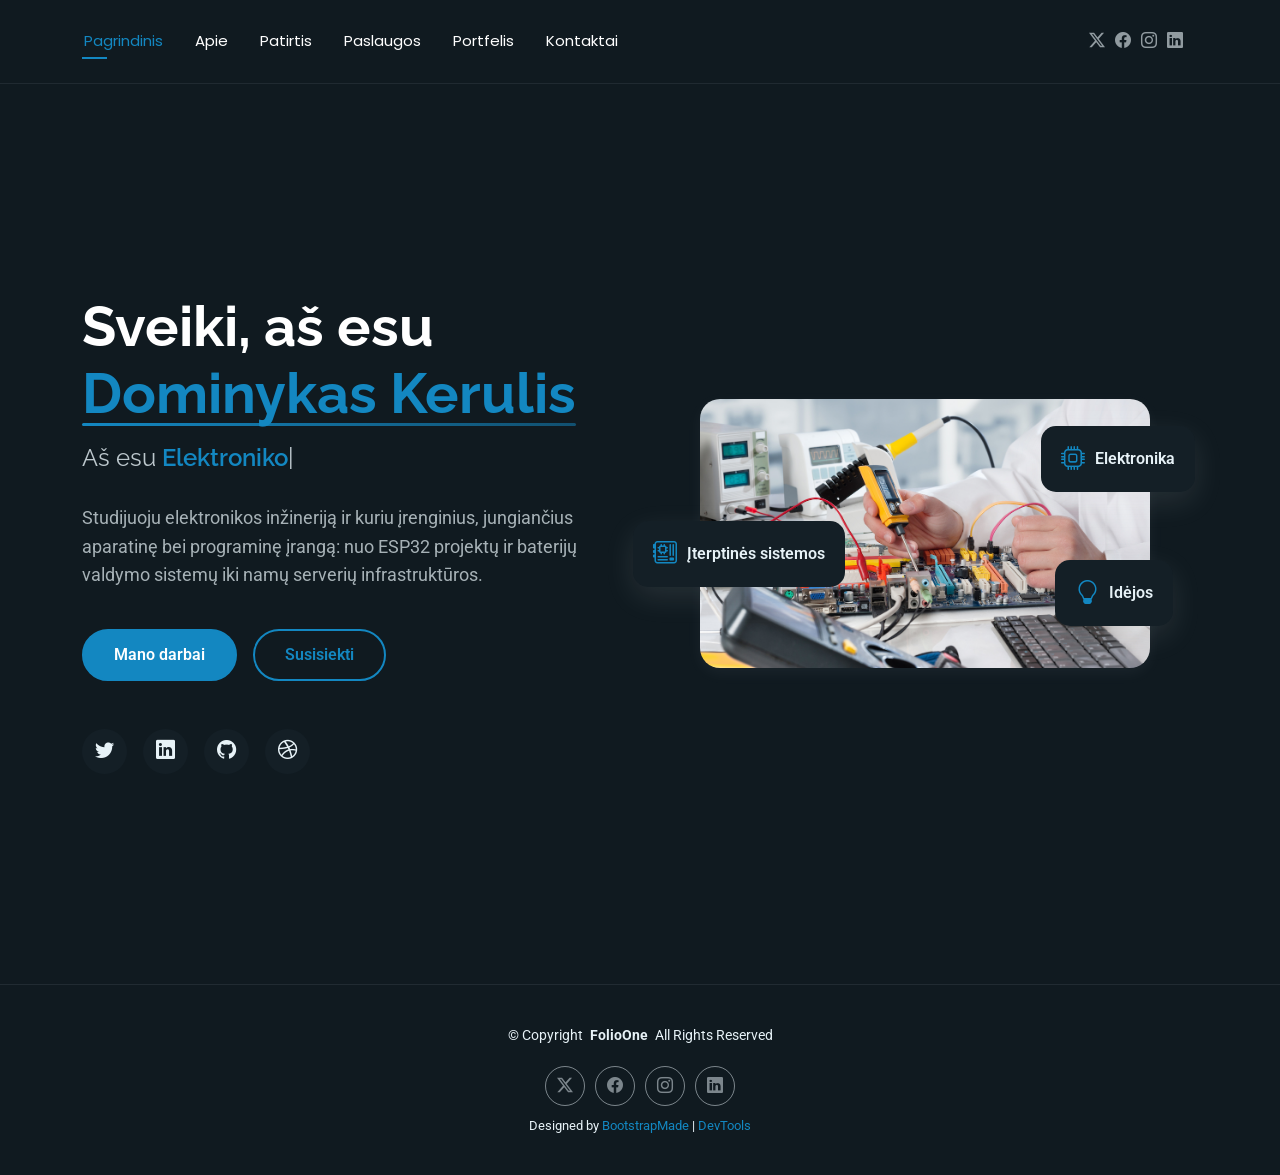
==== commit e666cbfc: "ld8" ====
--- a/index.html
+++ b/index.html
@@ -10,7 +10,7 @@
   <meta name="keywords" content="CV, elektronikos inžinerija, įterptinės sistemos">
 
   <!-- Favicons -->
-  <link href="assets/img/icon_main.png" rel="icon">
+  <link href="assets/img/favicon.png" rel="icon">
   <link href="assets/img/apple-touch-icon.png" rel="apple-touch-icon">
 
   <!-- Fonts -->
@@ -97,7 +97,7 @@
           <div class="col-lg-6 order-1 order-lg-2">
             <div class="hero-image" data-aos="zoom-in" data-aos-delay="300">
               <div class="image-wrapper">
-                <img src="assets/img/profile/elect.jpg" alt="Dominykas Kerulis" class="img-fluid">
+                <img src="assets/img/profile/elect.jpg" alt="Dominykas Kerulis, elektronikos inžinerijos studentas" width="600" class="img-fluid" style="height:auto;">
                 <div class="floating-elements">
                   <div class="floating-card design" data-aos="fade-left" data-aos-delay="700">
                     <i class="bi bi-cpu"></i>
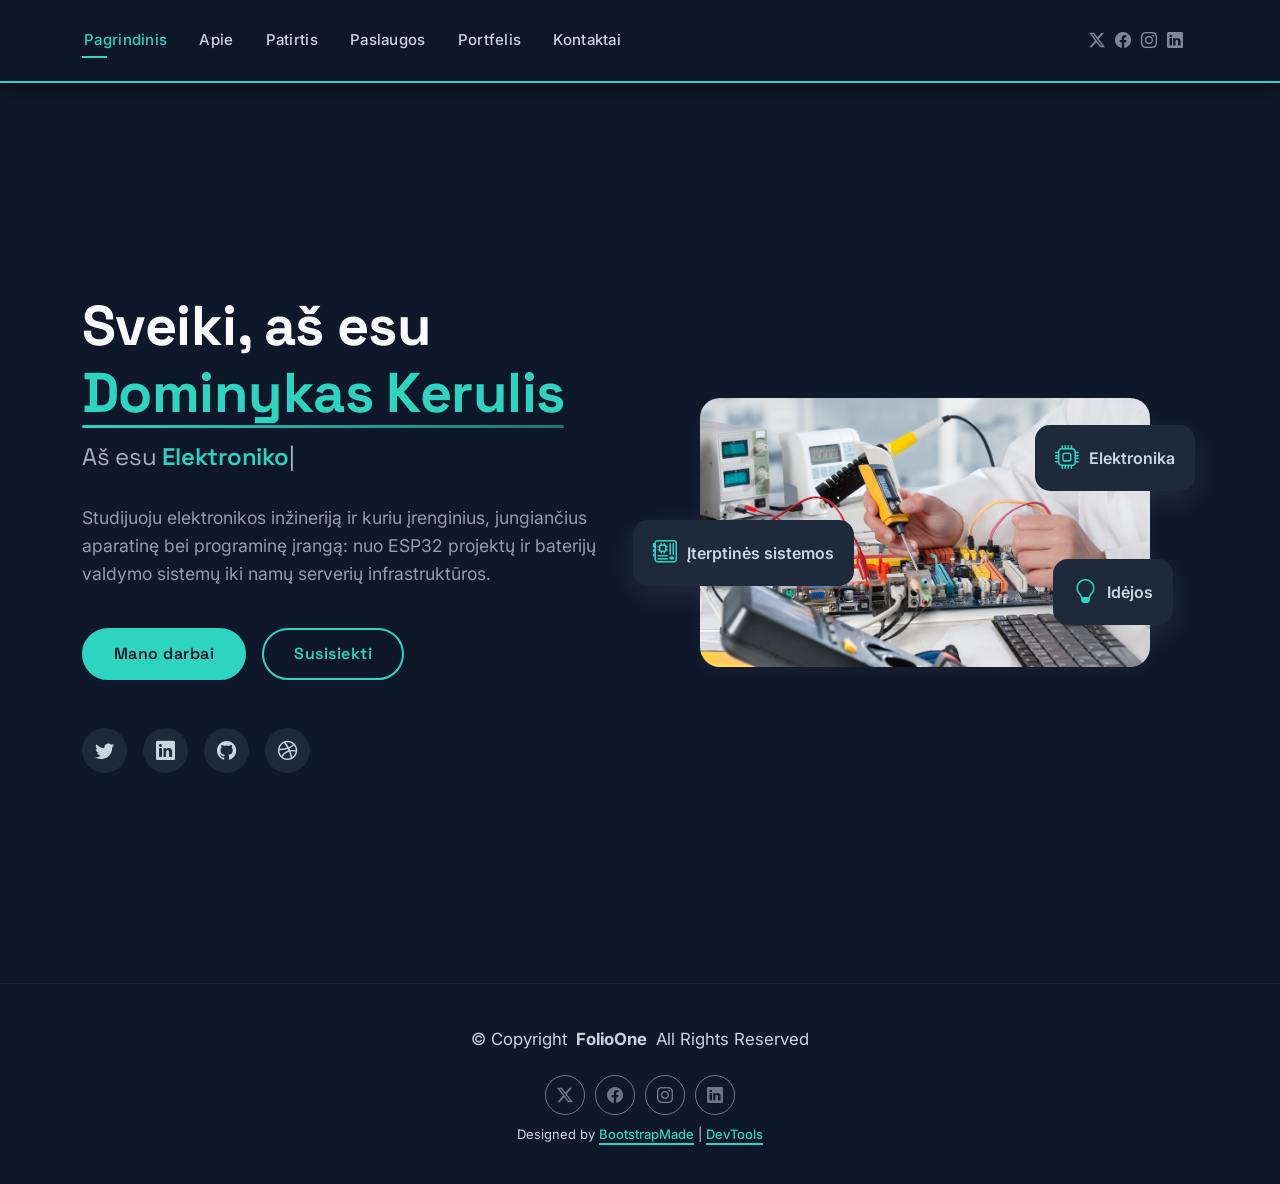
==== commit 40baaf27: "ld9" ====
--- a/index.html
+++ b/index.html
@@ -27,6 +27,7 @@
 
   <!-- Main CSS File -->
   <link href="assets/css/main.css" rel="stylesheet">
+  <link href="assets/css/custom.css" rel="stylesheet">
 
   <!-- =======================================================
   * Template Name: FolioOne
--- a/assets/css/custom.css
+++ b/assets/css/custom.css
@@ -0,0 +1,395 @@
+
+@import url("https://fonts.googleapis.com/css2?family=Inter:wght@400;500;600&family=Space+Grotesk:wght@500;600;700&display=swap");
+
+
+:root {
+  --default-font: "Inter", system-ui, -apple-system, "Segoe UI", Arial, sans-serif;
+  --heading-font: "Space Grotesk", "Inter", system-ui, sans-serif;
+  --nav-font: "Inter", system-ui, sans-serif;
+
+  --background-color: #0f172a;
+  --default-color: #cbd5e1;
+  --heading-color: #f8fafc;
+  --accent-color: #2dd4bf;
+  --surface-color: #1e293b;
+  --contrast-color: #0f172a;
+
+  --nav-color: #cbd5e1;
+  --nav-hover-color: #2dd4bf;
+  --nav-mobile-background-color: #1e293b;
+  --nav-dropdown-background-color: #1e293b;
+  --nav-dropdown-color: #cbd5e1;
+  --nav-dropdown-hover-color: #2dd4bf;
+
+  --cv-border: 1px solid rgba(148, 163, 184, 0.25);
+  --cv-radius: 16px;
+  --cv-shadow: 0 10px 30px rgba(0, 0, 0, 0.35);
+}
+
+.light-background,
+.dark-background {
+  --background-color: #0f172a;
+  --default-color: #cbd5e1;
+  --heading-color: #f8fafc;
+  --surface-color: #1e293b;
+  --contrast-color: #0f172a;
+}
+
+body {
+  font-family: var(--default-font);
+  background-color: var(--background-color);
+  color: var(--default-color);
+}
+
+
+h1, h2, h3, h4, h5, h6 {
+  font-family: var(--heading-font);
+  color: var(--heading-color);
+  line-height: 1.25;
+  letter-spacing: -0.01em;
+}
+
+h1 { font-size: 3rem;    font-weight: 700; }
+h2 { font-size: 2.25rem; font-weight: 700; }
+h3 { font-size: 1.6rem;  font-weight: 600; color: var(--accent-color); }
+h4 { font-size: 1.25rem; font-weight: 600; }
+h5 { font-size: 1.05rem; font-weight: 500; text-transform: uppercase; letter-spacing: 0.08em; }
+h6 { font-size: 0.95rem; font-weight: 500; text-transform: uppercase; letter-spacing: 0.1em; }
+
+
+.section-title h2 {
+  display: inline-block;
+  padding-bottom: 12px;
+  border-bottom: 4px solid var(--accent-color);
+}
+
+
+p {
+  font-size: 1.05rem;
+  line-height: 1.85;
+  color: var(--default-color);
+}
+
+
+main p a,
+main li a,
+main td a,
+.footer .credits a {
+  color: var(--accent-color);
+  font-weight: 500;
+  text-decoration: underline;
+  text-decoration-thickness: 2px;
+  text-underline-offset: 4px;
+  transition: color 0.2s ease, text-decoration-color 0.2s ease;
+}
+
+main p a:hover,
+main li a:hover,
+main td a:hover,
+.footer .credits a:hover {
+  color: #99f6e4;
+  text-decoration-color: #99f6e4;
+}
+
+main p a:active,
+main li a:active,
+main td a:active,
+.footer .credits a:active {
+  color: #ffffff;
+}
+
+a:focus-visible,
+.btn:focus-visible,
+button:focus-visible {
+  outline: 3px solid #fbbf24;
+  outline-offset: 3px;
+}
+
+
+.btn,
+.btn-primary,
+.btn-outline,
+.btn-ghost,
+.php-email-form button[type="submit"] {
+  font-family: var(--heading-font);
+  font-weight: 600;
+  letter-spacing: 0.03em;
+  border-radius: 999px;
+  padding: 12px 30px;
+  transition: background-color 0.2s ease, color 0.2s ease, transform 0.15s ease, box-shadow 0.2s ease;
+}
+
+.btn-primary,
+.php-email-form button[type="submit"] {
+  background-color: var(--accent-color);
+  border: 2px solid var(--accent-color);
+  color: var(--contrast-color);
+}
+
+.btn-primary:hover,
+.php-email-form button[type="submit"]:hover {
+  background-color: #5eead4;
+  border-color: #5eead4;
+  color: var(--contrast-color);
+  transform: translateY(-2px);
+  box-shadow: 0 8px 20px rgba(45, 212, 191, 0.35);
+}
+
+.btn-primary:active,
+.php-email-form button[type="submit"]:active {
+  background-color: #14b8a6;
+  border-color: #14b8a6;
+  color: var(--contrast-color);
+  transform: translateY(0);
+  box-shadow: none;
+}
+
+.btn-outline,
+.btn-ghost {
+  background-color: transparent;
+  border: 2px solid var(--accent-color);
+  color: var(--accent-color);
+}
+
+.btn-outline:hover,
+.btn-ghost:hover {
+  background-color: var(--accent-color);
+  color: var(--contrast-color);
+  transform: translateY(-2px);
+}
+
+.btn-outline:active,
+.btn-ghost:active {
+  background-color: #14b8a6;
+  border-color: #14b8a6;
+  color: var(--contrast-color);
+  transform: translateY(0);
+}
+
+
+.about.section,
+.skills.section,
+.resume.section,
+.portfolio.section {
+  padding: 90px 0;
+}
+
+.about .section-title,
+.skills .section-title,
+.resume .section-title,
+.portfolio .section-title {
+  padding-bottom: 48px;
+  margin-bottom: 8px;
+}
+
+
+.about .profile-photo {
+  border-radius: 24px;
+  border: 3px solid var(--accent-color);
+  box-shadow: var(--cv-shadow);
+}
+
+.about .intro-content {
+  padding: 8px 24px 8px 0;
+}
+
+.skills .skill-box {
+  background-color: var(--surface-color);
+  border: var(--cv-border);
+  border-radius: var(--cv-radius);
+  box-shadow: var(--cv-shadow);
+  padding: 28px 24px;
+  margin-bottom: 12px;
+}
+
+
+.resume .resume-item {
+  background-color: var(--surface-color);
+  border: var(--cv-border);
+  border-left: 5px solid var(--accent-color);
+  border-radius: var(--cv-radius);
+  box-shadow: var(--cv-shadow);
+  padding: 32px 30px;
+  margin-bottom: 36px;
+}
+
+.resume .resume-item .resume-title {
+  margin-bottom: 24px;
+}
+
+.resume .education-item,
+.resume .experience-item {
+  margin-bottom: 28px;
+  padding-bottom: 8px;
+}
+
+.resume .experience-item li {
+  margin-bottom: 8px;
+  line-height: 1.7;
+}
+
+
+.portfolio .portfolio-card {
+  background-color: var(--surface-color);
+  border: var(--cv-border);
+  border-radius: 20px;
+  box-shadow: var(--cv-shadow);
+  overflow: hidden;
+  margin-bottom: 12px;
+}
+
+.portfolio .portfolio-info {
+  padding: 24px 26px 28px;
+}
+
+.portfolio .portfolio-info h4 {
+  margin-bottom: 10px;
+}
+
+
+.header {
+  background-color: rgba(15, 23, 42, 0.92);
+  border-bottom: 2px solid var(--accent-color);
+  box-shadow: 0 4px 20px rgba(0, 0, 0, 0.45);
+  padding: 14px 0;
+  backdrop-filter: blur(6px);
+}
+
+.navmenu a {
+  font-weight: 500;
+  letter-spacing: 0.02em;
+}
+
+
+.scroll-top {
+  background-color: var(--accent-color);
+  border-radius: 12px;
+  box-shadow: 0 6px 18px rgba(45, 212, 191, 0.4);
+  width: 48px;
+  height: 48px;
+}
+
+.scroll-top i {
+  color: var(--contrast-color);
+  font-size: 30px;
+}
+
+.scroll-top:hover {
+  background-color: #5eead4;
+}
+
+
+@media (max-width: 768px) {
+  h1 { font-size: 2.2rem; }
+  h2 { font-size: 1.8rem; }
+  h3 { font-size: 1.35rem; }
+
+  .about.section,
+  .skills.section,
+  .resume.section,
+  .portfolio.section {
+    padding: 60px 0;
+  }
+
+  .resume .resume-item {
+    padding: 24px 20px;
+  }
+}
+
+
+.services-extra table {
+  --bs-table-color: inherit;
+  --bs-table-bg: transparent;
+  --bs-table-border-color: rgba(148, 163, 184, 0.4);
+  color: inherit;
+}
+.services-extra h3 {
+  margin-bottom: 1rem;
+}
+
+
+.services-extra ul {
+  list-style: none;
+  padding-left: 0;
+}
+.services-extra ul > li {
+  position: relative;
+  padding-left: 1.8rem;
+  margin-bottom: 0.4rem;
+}
+.services-extra ul > li::before {
+  content: "\26A1";
+  position: absolute;
+  left: 0;
+  color: var(--accent-color);
+}
+
+
+.services-extra ol {
+  list-style: none;
+  padding-left: 0;
+  counter-reset: etapas;
+}
+.services-extra ol > li {
+  counter-increment: etapas;
+  position: relative;
+  padding-left: 3rem;
+  margin-bottom: 0.9rem;
+}
+.services-extra ol > li::before {
+  content: counter(etapas);
+  position: absolute;
+  left: 0;
+  top: 0;
+  width: 2rem;
+  height: 2rem;
+  line-height: 2rem;
+  text-align: center;
+  border-radius: 50%;
+  background: var(--accent-color);
+  color: var(--contrast-color);
+  font-weight: 700;
+}
+
+
+.services-extra ul ul {
+  margin-top: 0.5rem;
+  margin-left: 0.5rem;
+  padding-left: 0.5rem;
+  border-left: 2px dashed var(--accent-color);
+}
+.services-extra ul ul > li {
+  font-size: 0.95rem;
+  color: #94a3b8;
+}
+.services-extra ul ul > li::before {
+  content: "\203A";
+  font-weight: 700;
+}
+
+
+.services-extra thead th {
+  background: var(--accent-color);
+  color: var(--contrast-color);
+  text-transform: uppercase;
+  letter-spacing: 0.08em;
+  font-weight: 700;
+  border-bottom: 3px solid #14b8a6;
+}
+
+
+.services-extra th,
+.services-extra td {
+  padding: 16px 20px;
+  text-align: center;
+  vertical-align: middle;
+}
+
+
+.services-extra tbody tr:nth-child(even) td {
+  background-color: rgba(148, 163, 184, 0.12);
+}
+.services-extra tbody tr:hover td {
+  background-color: rgba(45, 212, 191, 0.25);
+  transition: background-color 0.2s ease;
+}
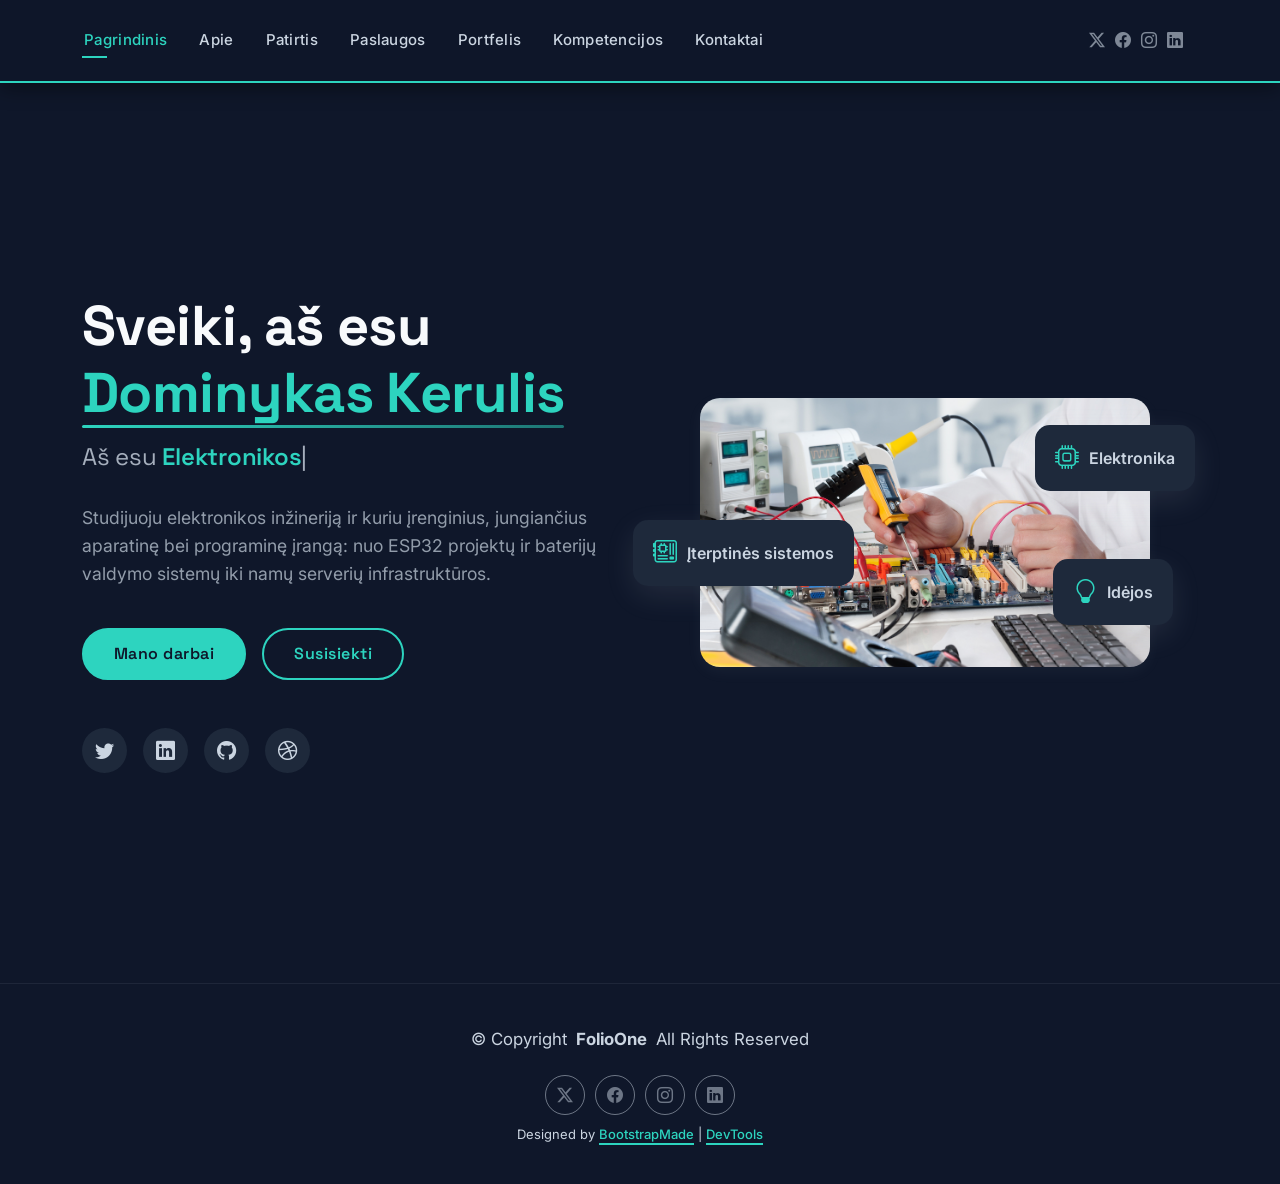
==== commit 650f80aa: "LD10" ====
--- a/index.html
+++ b/index.html
@@ -55,6 +55,7 @@
           <li><a href="resume.html">Patirtis</a></li>
           <li><a href="services.html">Paslaugos</a></li>
           <li><a href="portfolio.html">Portfelis</a></li>
+          <li><a href="skills.html">Kompetencijos</a></li>
           <li><a href="contact.html">Kontaktai</a></li>
         </ul>
         <i class="mobile-nav-toggle d-xl-none bi bi-list"></i>
--- a/assets/css/custom.css
+++ b/assets/css/custom.css
@@ -1,6 +1,4 @@
-
 @import url("https://fonts.googleapis.com/css2?family=Inter:wght@400;500;600&family=Space+Grotesk:wght@500;600;700&display=swap");
-
 
 :root {
   --default-font: "Inter", system-ui, -apple-system, "Segoe UI", Arial, sans-serif;
@@ -41,7 +39,6 @@
   color: var(--default-color);
 }
 
-
 h1, h2, h3, h4, h5, h6 {
   font-family: var(--heading-font);
   color: var(--heading-color);
@@ -56,20 +53,17 @@
 h5 { font-size: 1.05rem; font-weight: 500; text-transform: uppercase; letter-spacing: 0.08em; }
 h6 { font-size: 0.95rem; font-weight: 500; text-transform: uppercase; letter-spacing: 0.1em; }
 
-
 .section-title h2 {
   display: inline-block;
   padding-bottom: 12px;
   border-bottom: 4px solid var(--accent-color);
 }
 
-
 p {
   font-size: 1.05rem;
   line-height: 1.85;
   color: var(--default-color);
 }
-
 
 main p a,
 main li a,
@@ -104,7 +98,6 @@
   outline: 3px solid #fbbf24;
   outline-offset: 3px;
 }
-
 
 .btn,
 .btn-primary,
@@ -166,7 +159,6 @@
   transform: translateY(0);
 }
 
-
 .about.section,
 .skills.section,
 .resume.section,
@@ -181,7 +173,6 @@
   padding-bottom: 48px;
   margin-bottom: 8px;
 }
-
 
 .about .profile-photo {
   border-radius: 24px;
@@ -201,7 +192,6 @@
   padding: 28px 24px;
   margin-bottom: 12px;
 }
-
 
 .resume .resume-item {
   background-color: var(--surface-color);
@@ -228,7 +218,6 @@
   line-height: 1.7;
 }
 
-
 .portfolio .portfolio-card {
   background-color: var(--surface-color);
   border: var(--cv-border);
@@ -246,7 +235,6 @@
   margin-bottom: 10px;
 }
 
-
 .header {
   background-color: rgba(15, 23, 42, 0.92);
   border-bottom: 2px solid var(--accent-color);
@@ -260,7 +248,6 @@
   letter-spacing: 0.02em;
 }
 
-
 .scroll-top {
   background-color: var(--accent-color);
   border-radius: 12px;
@@ -278,7 +265,6 @@
   background-color: #5eead4;
 }
 
-
 @media (max-width: 768px) {
   h1 { font-size: 2.2rem; }
   h2 { font-size: 1.8rem; }
@@ -296,7 +282,6 @@
   }
 }
 
-
 .services-extra table {
   --bs-table-color: inherit;
   --bs-table-bg: transparent;
@@ -323,7 +308,6 @@
   left: 0;
   color: var(--accent-color);
 }
-
 
 .services-extra ol {
   list-style: none;
@@ -351,7 +335,6 @@
   font-weight: 700;
 }
 
-
 .services-extra ul ul {
   margin-top: 0.5rem;
   margin-left: 0.5rem;
@@ -367,7 +350,6 @@
   font-weight: 700;
 }
 
-
 .services-extra thead th {
   background: var(--accent-color);
   color: var(--contrast-color);
@@ -376,7 +358,6 @@
   font-weight: 700;
   border-bottom: 3px solid #14b8a6;
 }
-
 
 .services-extra th,
 .services-extra td {
@@ -385,11 +366,293 @@
   vertical-align: middle;
 }
 
-
 .services-extra tbody tr:nth-child(even) td {
   background-color: rgba(148, 163, 184, 0.12);
 }
 .services-extra tbody tr:hover td {
   background-color: rgba(45, 212, 191, 0.25);
   transition: background-color 0.2s ease;
-}+}
+
+
+
+.skillboard.section {
+  padding: 90px 0;
+}
+
+
+.skillboard-layout {
+  display: grid;
+  grid-template-columns: 300px 1fr;
+  gap: 28px;
+  align-items: start;
+}
+
+.xp-panel {
+  background-color: var(--surface-color);
+  border: var(--cv-border);
+  border-radius: 20px;
+  box-shadow: var(--cv-shadow);
+  padding: 24px 22px;
+  display: flex;
+  flex-direction: column;
+  gap: 20px;
+}
+
+.xp-info {
+  display: flex;
+  flex-direction: column;
+  gap: 12px;
+}
+
+.xp-box {
+  display: flex;
+  align-items: center;
+  gap: 14px;
+  padding: 12px 16px;
+  border-radius: 14px;
+  border: 1px solid transparent;
+}
+.xp-box i {
+  font-size: 1.6rem;
+}
+.xp-box span {
+  display: block;
+  font-size: 0.8rem;
+  color: #cbd5e1;
+}
+.xp-box strong {
+  display: block;
+  font-family: var(--heading-font);
+  font-size: 1.35rem;
+  color: var(--heading-color);
+}
+.xp-total { background: rgba(56, 189, 248, 0.15); border-color: rgba(56, 189, 248, 0.4); }
+.xp-total i { color: #7dd3fc; }
+.xp-level { background: rgba(167, 139, 250, 0.15); border-color: rgba(167, 139, 250, 0.4); }
+.xp-level i { color: #c4b5fd; }
+.xp-rank  { background: rgba(45, 212, 191, 0.15); border-color: rgba(45, 212, 191, 0.4); }
+.xp-rank i { color: var(--accent-color); }
+
+.xp-progress-label {
+  margin: 0 0 8px;
+  font-size: 0.9rem;
+  font-weight: 600;
+  color: var(--heading-color);
+  line-height: 1.4;
+}
+.xp-bar {
+  height: 22px;
+  background: #334155;
+  border-radius: 999px;
+  overflow: hidden;
+}
+.xp-bar-fill {
+  height: 100%;
+  display: flex;
+  align-items: center;
+  justify-content: flex-end;
+  padding-right: 10px;
+  background: linear-gradient(90deg, #14b8a6, #2dd4bf);
+  color: #0f172a;
+  font-size: 0.8rem;
+  font-weight: 700;
+  border-radius: 999px;
+}
+
+
+.xp-stats {
+  list-style: none;
+  margin: 0;
+  padding: 0;
+  border-top: 1px solid rgba(148, 163, 184, 0.25);
+}
+.xp-stats li {
+  display: flex;
+  justify-content: space-between;
+  align-items: center;
+  padding: 11px 0;
+  border-bottom: 1px solid rgba(148, 163, 184, 0.15);
+  color: #cbd5e1;
+}
+.xp-stats li:last-child { border-bottom: 0; }
+.xp-stats i { color: var(--accent-color); margin-right: 6px; }
+.xp-stats strong { color: var(--heading-color); font-size: 1.05rem; }
+
+
+.kanban-board {
+  display: grid;
+  grid-template-columns: repeat(3, 1fr);
+  gap: 18px;
+  align-items: start;
+}
+
+.kanban-column {
+  background-color: var(--surface-color);
+  border: var(--cv-border);
+  border-radius: 18px;
+  box-shadow: var(--cv-shadow);
+  padding: 0 14px 16px;
+  display: flex;
+  flex-direction: column;
+  gap: 12px;
+  min-height: 220px;
+}
+
+.kanban-title {
+  margin: 0 -14px 4px;
+  padding: 14px 16px;
+  font-size: 1.1rem;
+  color: var(--heading-color);
+  border-bottom: 3px solid;
+  border-radius: 18px 18px 0 0;
+  display: flex;
+  align-items: center;
+  gap: 8px;
+}
+.kanban-plan  .kanban-title { border-color: #fbbf24; }
+.kanban-plan  .kanban-title i { color: #fbbf24; }
+.kanban-learn .kanban-title { border-color: #38bdf8; }
+.kanban-learn .kanban-title i { color: #7dd3fc; }
+.kanban-done  .kanban-title { border-color: #4ade80; }
+.kanban-done  .kanban-title i { color: #4ade80; }
+
+
+.skill-card {
+  display: flex;
+  align-items: center;
+  gap: 12px;
+  background: #0f172a;
+  border: 1px solid rgba(148, 163, 184, 0.25);
+  border-radius: 12px;
+  padding: 12px;
+  transition: transform 0.2s ease, border-color 0.2s ease;
+}
+.skill-card:hover {
+  transform: translateY(-3px);
+  border-color: var(--accent-color);
+}
+
+.skill-icon {
+  flex: 0 0 42px;
+  height: 42px;
+  display: grid;
+  place-items: center;
+  border-radius: 10px;
+  background: rgba(45, 212, 191, 0.15);
+  color: var(--accent-color);
+  font-size: 1.3rem;
+}
+
+.skill-info { min-width: 0; }
+.skill-info h4 {
+  margin: 0 0 6px;
+  font-size: 0.98rem;
+  line-height: 1.3;
+}
+
+.skill-meta {
+  display: flex;
+  flex-wrap: wrap;
+  gap: 6px;
+}
+.skill-status,
+.skill-xp {
+  font-size: 0.72rem;
+  font-weight: 600;
+  padding: 2px 9px;
+  border-radius: 999px;
+  line-height: 1.5;
+}
+.skill-xp { background: #334155; color: #e2e8f0; }
+.kanban-plan  .skill-status { background: rgba(251, 191, 36, 0.2);  color: #fde68a; }
+.kanban-learn .skill-status { background: rgba(56, 189, 248, 0.2);  color: #bae6fd; }
+.kanban-done  .skill-status { background: rgba(74, 222, 128, 0.2);  color: #bbf7d0; }
+
+
+@media (max-width: 992px) {
+  .skillboard-layout { grid-template-columns: 1fr; }
+  .xp-info { flex-direction: row; flex-wrap: wrap; }
+  .xp-box { flex: 1 1 160px; }
+}
+@media (max-width: 768px) {
+  .kanban-board { grid-template-columns: 1fr; }
+  .skillboard.section { padding: 60px 0; }
+}
+
+
+body.services-page .services.section {
+  background: linear-gradient(120deg, #0f172a, #134e4a, #1e1b4b, #0f172a);
+  background-size: 300% 300%;
+  animation: gradient-shift 14s ease infinite;
+}
+@keyframes gradient-shift {
+  0%   { background-position: 0% 50%; }
+  50%  { background-position: 100% 50%; }
+  100% { background-position: 0% 50%; }
+}
+
+
+.about.section {
+  position: relative;
+  overflow: hidden;
+}
+.about.section > .container {
+  position: relative;
+  z-index: 1;
+}
+.about-shapes {
+  position: absolute;
+  inset: 0;
+  z-index: 0;
+  pointer-events: none;
+}
+.shape {
+  position: absolute;
+  display: block;
+  opacity: 0.35;
+}
+
+.shape-circle {
+  top: 8%;
+  right: 6%;
+  width: 90px;
+  height: 90px;
+  border-radius: 50%;
+  background: var(--accent-color);
+  animation: shape-pulse 4s ease-in-out infinite;
+}
+
+.shape-square {
+  bottom: 10%;
+  left: 4%;
+  width: 70px;
+  height: 70px;
+  border: 4px solid var(--accent-color);
+  border-radius: 8px;
+  animation: shape-rotate 12s linear infinite;
+}
+
+.shape-triangle {
+  top: 45%;
+  right: 12%;
+  width: 0;
+  height: 0;
+  border-left: 30px solid transparent;
+  border-right: 30px solid transparent;
+  border-bottom: 52px solid #a78bfa;
+  animation: shape-float 6s ease-in-out infinite;
+}
+
+@keyframes shape-pulse {
+  0%, 100% { transform: scale(1); }
+  50%      { transform: scale(1.4); }
+}
+@keyframes shape-rotate {
+  to { transform: rotate(360deg); }
+}
+@keyframes shape-float {
+  0%, 100% { transform: translateY(0); }
+  50%      { transform: translateY(-28px); }
+}
+
